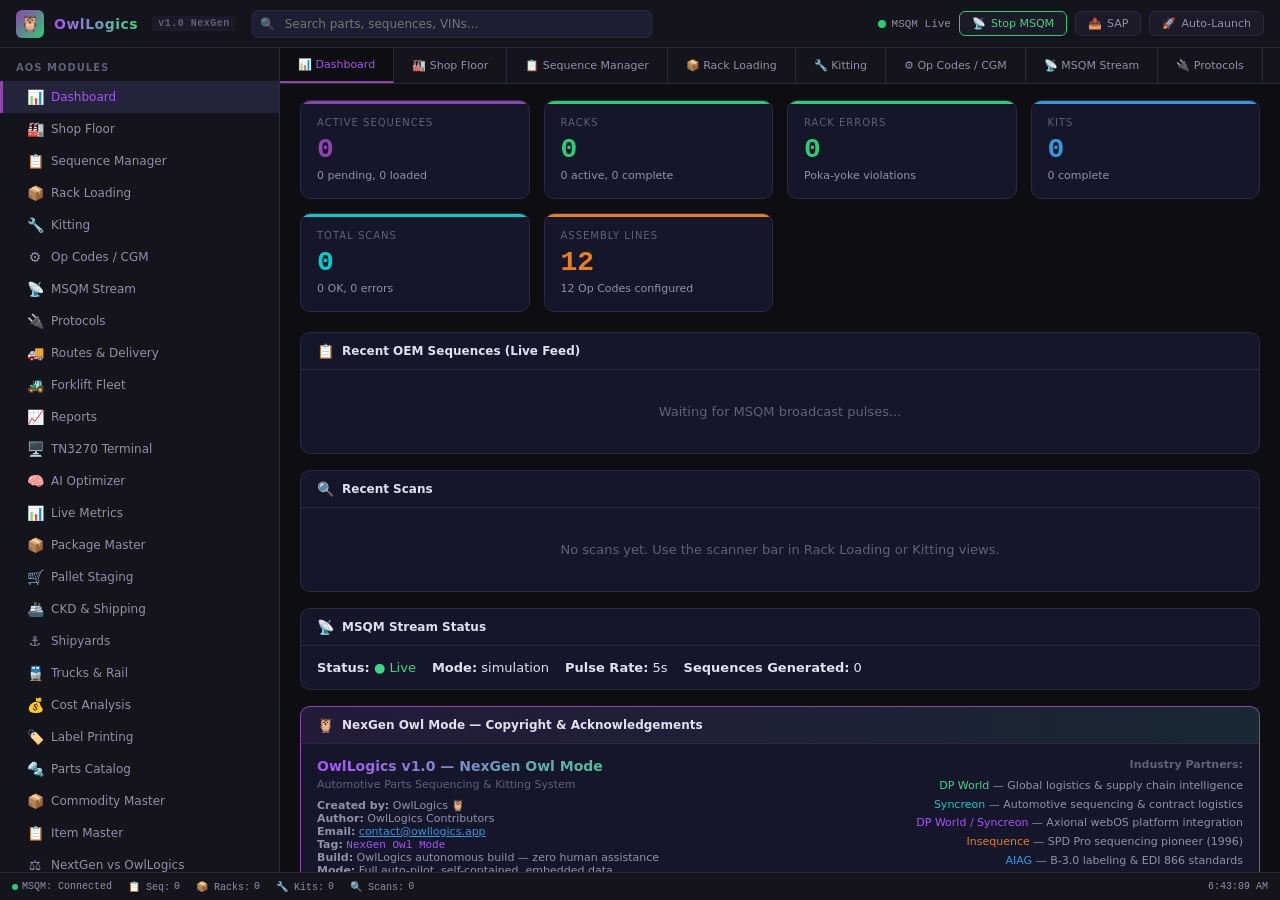
==== index.html @ 8c2e353d "OwlLogics NexGen Owl Mode v1.0 — Automotive Parts Sequencing PWA - 26 views: Dashboard, Shop Floor, " ====
<!DOCTYPE html>
<html lang="en">
<head>
  <meta charset="UTF-8">
  <meta name="viewport" content="width=device-width, initial-scale=1.0, maximum-scale=5.0, user-scalable=yes">
  <meta name="description" content="OwlLogics NexGen — Automotive Parts Sequencing & Kitting System. FCA CONVIS, Harley-Davidson SAP, GM ILVS, Azure IoT Hub, SAP PM. Self-contained PWA.">
  <meta name="theme-color" content="#8E44AD">
  <meta name="mobile-web-app-capable" content="yes">
  <meta name="apple-mobile-web-app-capable" content="yes">
  <meta name="apple-mobile-web-app-status-bar-style" content="black-translucent">
  <meta name="apple-mobile-web-app-title" content="OwlLogics">
  <meta name="application-name" content="OwlLogics">
  <link rel="manifest" href="manifest.json">
  <link rel="apple-touch-icon" href="icons/apple-touch-icon.png" sizes="180x180">
  <link rel="apple-touch-icon" href="icons/icon-192.png" sizes="192x192">
  <link rel="icon" type="image/png" href="icons/favicon-32.png" sizes="32x32">
  <link rel="icon" href="owllogics.ico" type="image/x-icon">
  <!--
    OwlLogics NexGen Owl Mode
    (c) 2024 OwlLogics Contributors - All Rights Reserved - Patent Pending
    Contact: contact@owllogics.app
    Unauthorized reproduction, distribution, or commercial use is prohibited.
  -->
  <title>OwlLogics — NexGen Owl Mode — Automotive Parts Sequencing</title>
  <link rel="stylesheet" href="css/style.css">
  <link rel="icon" href="data:image/svg+xml,<svg xmlns='http://www.w3.org/2000/svg' viewBox='0 0 100 100'><rect width='100' height='100' rx='20' fill='%238E44AD'/><text x='50' y='72' font-size='55' text-anchor='middle' fill='white' font-family='sans-serif' font-weight='bold'>🦉</text></svg>">
  <style>
  /* Loading screen shown before app boots */
  #boot-loader {
    position: fixed; top: 0; left: 0; right: 0; bottom: 0;
    background: #0d0d12; display: flex; flex-direction: column;
    align-items: center; justify-content: center;
    z-index: 99999; transition: opacity 0.4s;
  }
  #boot-loader .boot-logo {
    width: 64px; height: 64px;
    background: linear-gradient(135deg, #8E44AD, #2ECC71);
    border-radius: 14px; display: flex; align-items: center; justify-content: center;
    font-size: 34px; color: white; font-weight: bold;
    animation: bootPulse 1.2s infinite;
    margin-bottom: 20px;
    box-shadow: 0 0 30px rgba(142,68,173,0.4);
  }
  #boot-loader .boot-title {
    color: #e0e0ee; font-family: 'Segoe UI', sans-serif; font-size: 18px;
    letter-spacing: 1px; margin-bottom: 4px; font-weight: 600;
  }
  #boot-loader .boot-title .accent {
    background: linear-gradient(90deg, #A855F7, #3DD684);
    -webkit-background-clip: text; -webkit-text-fill-color: transparent;
    background-clip: text;
  }
  #boot-loader .boot-subtitle {
    color: #606078; font-family: 'Segoe UI', sans-serif; font-size: 11px;
    letter-spacing: 0.5px; margin-bottom: 24px;
  }
  #boot-progress-track {
    width: 320px; height: 4px; background: #1a1a28; border-radius: 2px;
    overflow: hidden; margin-bottom: 16px;
  }
  #boot-progress-fill {
    height: 100%; width: 0%; border-radius: 2px;
    background: linear-gradient(90deg, #8E44AD, #2ECC71);
    transition: width 0.3s ease;
  }
  #boot-log {
    width: 380px; max-height: 200px; overflow: hidden;
    font-family: 'Cascadia Code', 'Consolas', monospace; font-size: 10px;
    line-height: 1.6;
  }
  .boot-log-entry {
    display: flex; align-items: center; gap: 6px;
    color: #606078; opacity: 0; transform: translateX(-8px);
    transition: all 0.2s ease;
  }
  .boot-log-entry.visible { opacity: 1; transform: translateX(0); }
  .boot-log-entry .ble-icon { width: 14px; text-align: center; font-size: 11px; }
  .boot-log-entry .ble-time { color: #404058; min-width: 50px; }
  .boot-log-entry .ble-msg { color: #9090a8; }
  .boot-log-entry.ok .ble-icon { color: #2ECC71; }
  .boot-log-entry.loading .ble-icon { color: #F1C40F; animation: spin 0.8s infinite; }
  .boot-log-entry.info .ble-icon { color: #3498DB; }
  .boot-log-entry.done .ble-msg { color: #2ECC71; }
  @keyframes bootPulse { 0%,100% { transform: scale(1); opacity: 1; } 50% { transform: scale(1.06); opacity: 0.85; } }
  @keyframes spin { from { transform: rotate(0deg); } to { transform: rotate(360deg); } }
  #boot-stats {
    margin-top: 16px; font-family: 'Cascadia Code', monospace; font-size: 9px;
    color: #404058; text-align: center;
  }
  </style>
</head>
<body>

  <!-- Boot Loader (verbose loading system) -->
  <div id="boot-loader">
    <div class="boot-logo">🦉</div>
    <div class="boot-title">OwlLogics <span class="accent">NexGen</span></div>
    <div class="boot-subtitle">Automotive Parts Sequencing & Kitting System</div>
    <div id="boot-progress-track"><div id="boot-progress-fill"></div></div>
    <div id="boot-log"></div>
    <div id="boot-stats"></div>
  </div>

  <!-- Top Bar -->
  <div class="topbar">
    <button id="mobile-menu-btn" onclick="AutoSeqUI.toggleMobileSidebar()">☰</button>
    <div class="topbar-brand">
      <div class="logo">🦉</div>
      <span class="brand-name">OwlLogics</span>
      <span class="version">v1.0 NexGen</span>
    </div>
    <div class="topbar-search">
      <input type="text" placeholder="Search parts, sequences, VINs..." id="global-search">
    </div>
    <div class="topbar-actions">
      <div class="live-indicator" id="live-indicator">
        <div class="live-dot"></div>
        <span class="live-text">MSQM Offline</span>
      </div>
      <button class="topbar-btn" onclick="AutoSeqUI.toggleMSQM()" id="msqm-toggle-top">
        <span>📡</span> <span id="msqm-toggle-text">Start MSQM</span>
      </button>
      <button class="topbar-btn" onclick="AutoSeqUI.exportSAP()">
        <span>📤</span> SAP
      </button>
      <button class="topbar-btn" onclick="AutoSeqUI.showLaunchSettings()" title="Auto-launch settings">
        <span>🚀</span> <span id="autolaunch-text">Auto-Launch</span>
      </button>
    </div>
  </div>

  <!-- Main Container -->
  <div class="main-container">

    <!-- Sidebar -->
    <div class="sidebar" id="sidebar"></div>

    <!-- Content Area -->
    <div class="content-area">
      <div class="content-tabs" id="content-tabs"></div>
      <div class="content-body" id="content-body"></div>
    </div>

  </div>

  <!-- Status Bar -->
  <div class="statusbar" id="statusbar"></div>

  <!-- Scripts -->
  <script src="js/core.js"></script>
  <script src="js/protocols.js"></script>
  <script src="js/labels.js"></script>
  <script src="js/ui.js"></script>
  <script src="js/flvisual.js"></script>
  <script src="js/sap-forklift.js"></script>
  <script src="js/sap-idoc.js"></script>
  <script src="js/owl-ai.js"></script>
  <script src="js/metrics.js"></script>
  <script src="js/logistics.js"></script>
  <script>
    // ── Verbose Boot Loader ───────────────────────────────────
    const BootLoader = (function () {
      const logEl = document.getElementById('boot-log');
      const fillEl = document.getElementById('boot-progress-fill');
      const statsEl = document.getElementById('boot-stats');
      const loaderEl = document.getElementById('boot-loader');
      const startTime = Date.now();
      let currentStep = 0;
      const TOTAL_STEPS = 11;

      function setProgress(pct) {
        if (fillEl) fillEl.style.width = pct + '%';
      }

      function log(icon, msg, status) {
        if (!logEl) return;
        const entry = document.createElement('div');
        entry.className = 'boot-log-entry ' + (status || 'info');
        const elapsed = ((Date.now() - startTime) / 1000).toFixed(2);
        entry.innerHTML = '<span class="ble-time">' + elapsed + 's</span><span class="ble-icon">' + icon + '</span><span class="ble-msg">' + msg + '</span>';
        logEl.appendChild(entry);
        void entry.offsetHeight;
        entry.classList.add('visible');
        while (logEl.children.length > 8) {
          logEl.removeChild(logEl.firstChild);
        }
      }

      function updateStats(text) {
        if (statsEl) statsEl.textContent = text;
      }

      async function step(icon, label, fn) {
        currentStep++;
        const pct = Math.round((currentStep / TOTAL_STEPS) * 100);
        setProgress(pct);
        log(icon, label, 'loading');
        const stepStart = Date.now();
        let result;
        try {
          result = await fn();
          const dur = (Date.now() - stepStart);
          log('✓', label + ' (' + dur + 'ms)', 'ok');
        } catch (e) {
          log('✗', label + ' — ERROR: ' + e.message, 'info');
          result = null;
        }
        setProgress(Math.round((currentStep / TOTAL_STEPS) * 100));
        return result;
      }

      function finish() {
        setProgress(100);
        const total = ((Date.now() - startTime) / 1000).toFixed(2);
        log('🦉', 'Boot complete — ' + total + 's', 'done');
        updateStats('OwlLogics NexGen — Ready');
        setTimeout(function() {
          if (loaderEl) {
            loaderEl.style.opacity = '0';
            setTimeout(function() { loaderEl.style.display = 'none'; }, 400);
          }
        }, 600);
      }

      return { step: step, log: log, finish: finish, setProgress: setProgress, updateStats: updateStats };
    })();

    // ── Wait for all scripts to be fully loaded ───────────────
    function waitForScripts() {
      return new Promise(function(resolve) {
        function check() {
          if (typeof AutoSeq !== 'undefined' &&
              typeof AutoSeqUI !== 'undefined' &&
              typeof LabelEngine !== 'undefined' &&
              typeof ProtocolAdapter !== 'undefined' &&
              typeof ForkliftVisual !== 'undefined' &&
              typeof SapForklift !== 'undefined' &&
              typeof SapIDoc !== 'undefined' &&
              typeof OwlAI !== 'undefined' &&
              typeof MetricsDashboard !== 'undefined' &&
              typeof Logistics !== 'undefined') {
            resolve();
          } else {
            setTimeout(check, 20);
          }
        }
        check();
      });
    }

    // ── Boot Sequence ─────────────────────────────────────────
    (async function () {
      BootLoader.setProgress(3);
      BootLoader.log('🦉', 'OwlLogics NexGen booting...', 'info');

      // Step 0: Verify scripts loaded
      await BootLoader.step('📚', 'Verifying script dependencies', async function() {
        await waitForScripts();
        return 'core.js, protocols.js, labels.js, ui.js, flvisual.js, sap-forklift.js, sap-idoc.js, owl-ai.js, metrics.js loaded';
      });

      // Step 1: Load core data
      await BootLoader.step('📦', 'Loading parts catalog & config', async function() {
        await AutoSeq.loadData();
        return AutoSeq.state.parts.length + ' parts, ' + AutoSeq.state.lines.length + ' lines';
      });

      // Step 2: Restore saved state
      await BootLoader.step('💾', 'Restoring saved state', async function() {
        var restored = AutoSeq.loadState();
        if (restored) {
          return AutoSeq.state.sequences.length + ' sequences, ' + AutoSeq.state.racks.length + ' racks restored';
        }
        return 'No saved state — fresh start';
      });

      // Step 3: Initialize master data
      await BootLoader.step('📋', 'Initializing commodity & item masters', async function() {
        AutoSeq.initMasterData();
        Logistics.init();
        return AutoSeq.state.commodities.length + ' commodities, ' + AutoSeq.state.items.length + ' items, ' + Logistics.getLogisticsStats().packages + ' packages';
      });

      // Step 4: Initialize barcode scanner
      await BootLoader.step('📡', 'Initializing barcode scanner engine', async function() {
        AutoSeq.initScanner();
        return 'Keyboard-wedge scanner ready';
      });

      // Step 5: Build UI framework
      await BootLoader.step('🎨', 'Building UI framework', async function() {
        AutoSeqUI.init();
        return '12 views, sidebar, status bar initialized';
      });

      // Step 6: Load label engine
      await BootLoader.step('🏷️', 'Loading label printing engine', async function() {
        var formats = LabelEngine.getBarcodeFormats();
        return Object.keys(formats).length + ' barcode formats, 9 label templates';
      });

      // Step 7: Load protocol adapters
      await BootLoader.step('🔌', 'Loading protocol adapters', async function() {
        var protos = ProtocolAdapter.getProtocols();
        return Object.keys(protos).length + ' protocols (SIM, REST, WS, MQTT, EDI, OPC-UA, Serial, Azure IoT Hub)';
      });

      // Step 8: Start MSQM stream
      await BootLoader.step('📡', 'Starting MSQM data stream', async function() {
        return new Promise(function(resolve) {
          setTimeout(function() {
            AutoSeq.msqmStart();
            AutoSeqUI.updateLiveIndicator();
            var btnText = document.getElementById('msqm-toggle-text');
            if (btnText) btnText.textContent = 'Stop MSQM';
            var btn = document.getElementById('msqm-toggle-top');
            if (btn) btn.classList.add('active');
            resolve('MSQM live — ' + AutoSeq.state.msqm.mode + ' mode');
          }, 200);
        });
      });

      // Step 9: Setup auto-save
      await BootLoader.step('⏱️', 'Setting up auto-save & event handlers', async function() {
        setInterval(function() {
          if (AutoSeq.state.persistence.autoSave) AutoSeq.saveState();
        }, 30000);
        window.addEventListener('beforeunload', function() {
          if (AutoSeq.state.persistence.autoSave) AutoSeq.saveState();
        });
        var search = document.getElementById('global-search');
        if (search) {
          search.addEventListener('keydown', function(e) {
            if (e.key === 'Enter' && search.value.trim()) {
              var query = search.value.trim();
              var part = AutoSeq.lookupPart(query);
              var seq = AutoSeq.lookupSequence(query);
              if (part) {
                AutoSeq.alert('info', 'Part Found', part.description + ' (' + part.partNumber + ')');
              } else if (seq) {
                AutoSeq.alert('info', 'Sequence Found', 'Seq #' + seq.sequenceNumber + ' — VIN ' + seq.vin);
              } else {
                AutoSeq.alert('warning', 'No Match', 'No part or sequence found for "' + query + '"');
              }
            }
          });
        }
        document.addEventListener('click', function(e) {
          if (e.target && e.target.classList && e.target.classList.contains('modal-overlay')) {
            AutoSeqUI.closeModal();
          }
        });
        document.addEventListener('keydown', function(e) {
          if (e.key === 'Escape') AutoSeqUI.closeModal();
        });
        return 'Auto-save (30s), before-unload, search, modal handlers';
      });

      // Step 10: Final render
      await BootLoader.step('✨', 'Rendering dashboard', async function() {
        AutoSeqUI.switchView('dashboard');
        return 'Dashboard rendered — app ready';
      });

      BootLoader.finish();

      // Register Service Worker for PWA (offline support)
      if ('serviceWorker' in navigator) {
        navigator.serviceWorker.register('sw.js').then(function(reg) {
          console.log('SW registered: PWA mode active');
        }).catch(function(err) {
          console.log('SW registration skipped (file:// mode)');
        });
      }
    })();
  </script>

</body>
</html>
---- css/style.css ----
/* ============================================================
   OwlLogics NexGen Owl Mode
   (c) 2024 OwlLogics Contributors - All Rights Reserved - Patent Pending
   Contact: contact@owllogics.app
   ============================================================
   OwlLogics - Automotive Parts Sequencing & Kitting Application
   Chicago AV Tech | Deep Purple #8E44AD / Emerald #2ECC71
   IDE-style layout (VS Code / Unreal Engine inspired)
   (c) 2024 OwlLogics Contributors - Patent Pending
   ============================================================ */

:root {
  --bg-primary: #0d0d12;
  --bg-secondary: #14141d;
  --bg-tertiary: #1a1a28;
  --bg-accent: #23233a;
  --bg-panel: #16162b;
  --bg-input: #1e1e32;
  --bg-hover: #2a2a45;
  --bg-active: #35356a;

  --border: #2a2a3e;
  --border-light: #3a3a52;
  --border-accent: #8E44AD;

  --text-primary: #e0e0ee;
  --text-secondary: #9090a8;
  --text-muted: #606078;

  --purple: #8E44AD;
  --purple-light: #A855F7;
  --purple-dark: #6A2E8A;
  --emerald: #2ECC71;
  --emerald-light: #3DD684;
  --emerald-dark: #229954;

  --red: #E74C3C;
  --orange: #E67E22;
  --yellow: #F1C40F;
  --blue: #3498DB;
  --cyan: #00CEC9;

  --font-mono: 'Cascadia Code', 'Fira Code', 'Consolas', 'Courier New', monospace;
  --font-sans: 'Segoe UI', 'Inter', system-ui, -apple-system, sans-serif;

  --sidebar-w: 280px;
  --header-h: 48px;
  --statusbar-h: 28px;

  --transition: 0.2s ease;
  --radius: 6px;
  --radius-lg: 10px;
}

* { margin: 0; padding: 0; box-sizing: border-box; }

html, body {
  height: 100vh;
  overflow: hidden;
  font-family: var(--font-sans);
  font-size: 13px;
  color: var(--text-primary);
  background: var(--bg-primary);
}

body {
  display: flex;
  flex-direction: column;
}

/* === Scrollbar === */
::-webkit-scrollbar { width: 8px; height: 8px; }
::-webkit-scrollbar-track { background: var(--bg-secondary); }
::-webkit-scrollbar-thumb { background: var(--border-light); border-radius: 4px; }
::-webkit-scrollbar-thumb:hover { background: var(--purple); }

/* === Top Bar === */
.topbar {
  height: var(--header-h);
  background: var(--bg-secondary);
  border-bottom: 1px solid var(--border);
  display: flex;
  align-items: center;
  padding: 0 16px;
  gap: 16px;
  flex-shrink: 0;
  z-index: 100;
}

.topbar-brand {
  display: flex;
  align-items: center;
  gap: 10px;
  font-weight: 600;
  font-size: 14px;
  letter-spacing: 0.5px;
}

.topbar-brand .logo {
  width: 28px;
  height: 28px;
  background: linear-gradient(135deg, var(--purple), var(--emerald));
  border-radius: var(--radius);
  display: flex;
  align-items: center;
  justify-content: center;
  font-size: 16px;
  color: white;
  font-weight: bold;
}

.topbar-brand .brand-name {
  background: linear-gradient(90deg, var(--purple-light), var(--emerald-light));
  -webkit-background-clip: text;
  -webkit-text-fill-color: transparent;
  background-clip: text;
}

.topbar-brand .version {
  font-size: 10px;
  color: var(--text-muted);
  font-family: var(--font-mono);
  padding: 2px 6px;
  background: var(--bg-tertiary);
  border-radius: 3px;
  margin-left: 4px;
}

.topbar-search {
  flex: 1;
  max-width: 400px;
  position: relative;
}

.topbar-search input {
  width: 100%;
  background: var(--bg-input);
  border: 1px solid var(--border);
  border-radius: var(--radius);
  padding: 6px 12px 6px 32px;
  color: var(--text-primary);
  font-size: 12px;
  font-family: var(--font-sans);
  outline: none;
  transition: border-color var(--transition);
}

.topbar-search input:focus { border-color: var(--purple); }
.topbar-search::before {
  content: '🔍';
  position: absolute;
  left: 8px;
  top: 50%;
  transform: translateY(-50%);
  font-size: 12px;
  opacity: 0.6;
}

.topbar-actions {
  display: flex;
  align-items: center;
  gap: 8px;
  margin-left: auto;
}

.topbar-btn {
  background: var(--bg-tertiary);
  border: 1px solid var(--border);
  border-radius: var(--radius);
  padding: 5px 12px;
  color: var(--text-secondary);
  cursor: pointer;
  font-size: 11px;
  font-family: var(--font-sans);
  transition: all var(--transition);
  display: flex;
  align-items: center;
  gap: 5px;
}

.topbar-btn:hover { border-color: var(--purple); color: var(--text-primary); background: var(--bg-hover); }
.topbar-btn.active { border-color: var(--emerald); color: var(--emerald-light); }

.live-indicator {
  display: flex;
  align-items: center;
  gap: 6px;
  font-size: 11px;
  font-family: var(--font-mono);
  color: var(--text-secondary);
}

.live-dot {
  width: 8px;
  height: 8px;
  border-radius: 50%;
  background: var(--red);
  animation: pulse 1.5s infinite;
}

.live-dot.connected { background: var(--emerald); }

@keyframes pulse {
  0%, 100% { opacity: 1; }
  50% { opacity: 0.4; }
}

/* === Main Layout === */
.main-container {
  display: flex;
  flex: 1;
  overflow: hidden;
}

/* === Sidebar === */
.sidebar {
  width: var(--sidebar-w);
  background: var(--bg-secondary);
  border-right: 1px solid var(--border);
  display: flex;
  flex-direction: column;
  flex-shrink: 0;
  overflow-y: auto;
}

.sidebar-section {
  padding: 10px 0;
  border-bottom: 1px solid var(--border);
}

.sidebar-header {
  font-size: 10px;
  text-transform: uppercase;
  letter-spacing: 1px;
  color: var(--text-muted);
  padding: 4px 16px 8px;
  font-weight: 600;
}

.sidebar-item {
  padding: 8px 16px 8px 24px;
  cursor: pointer;
  display: flex;
  align-items: center;
  gap: 8px;
  font-size: 12px;
  color: var(--text-secondary);
  border-left: 3px solid transparent;
  transition: all var(--transition);
}

.sidebar-item:hover {
  background: var(--bg-hover);
  color: var(--text-primary);
}

.sidebar-item.active {
  background: var(--bg-accent);
  color: var(--purple-light);
  border-left-color: var(--purple);
  font-weight: 500;
}

.sidebar-item .icon {
  width: 16px;
  text-align: center;
  font-size: 14px;
}

.sidebar-item .badge {
  margin-left: auto;
  background: var(--purple-dark);
  color: var(--text-primary);
  font-size: 9px;
  padding: 1px 6px;
  border-radius: 10px;
  font-weight: 600;
}

/* === Content Area === */
.content-area {
  flex: 1;
  display: flex;
  flex-direction: column;
  overflow: hidden;
  background: var(--bg-primary);
}

.content-tabs {
  display: flex;
  background: var(--bg-secondary);
  border-bottom: 1px solid var(--border);
  overflow-x: auto;
  flex-shrink: 0;
  height: 36px;
}

.content-tab {
  padding: 8px 18px;
  font-size: 11px;
  color: var(--text-secondary);
  cursor: pointer;
  border-right: 1px solid var(--border);
  display: flex;
  align-items: center;
  gap: 6px;
  white-space: nowrap;
  transition: all var(--transition);
  position: relative;
  height: 100%;
}

.content-tab:hover { background: var(--bg-hover); color: var(--text-primary); }
.content-tab.active {
  background: var(--bg-primary);
  color: var(--purple-light);
  border-bottom: 2px solid var(--purple);
}

.content-tab .close-x {
  opacity: 0.4;
  font-size: 10px;
  margin-left: 4px;
}
.content-tab .close-x:hover { opacity: 1; color: var(--red); }

.content-body {
  flex: 1;
  overflow-y: auto;
  padding: 16px 20px;
}

/* === Dashboard === */
.dashboard-grid {
  display: grid;
  grid-template-columns: repeat(auto-fit, minmax(220px, 1fr));
  gap: 14px;
  margin-bottom: 20px;
}

.stat-card {
  background: var(--bg-panel);
  border: 1px solid var(--border);
  border-radius: var(--radius-lg);
  padding: 16px;
  position: relative;
  overflow: hidden;
}

.stat-card::before {
  content: '';
  position: absolute;
  top: 0; left: 0; right: 0;
  height: 3px;
  background: var(--accent-color, var(--purple));
}

.stat-card .stat-label {
  font-size: 10px;
  text-transform: uppercase;
  letter-spacing: 1px;
  color: var(--text-muted);
  margin-bottom: 6px;
}

.stat-card .stat-value {
  font-size: 28px;
  font-weight: 700;
  font-family: var(--font-mono);
  color: var(--accent-color, var(--purple-light));
}

.stat-card .stat-sub {
  font-size: 11px;
  color: var(--text-secondary);
  margin-top: 4px;
}

.panel {
  background: var(--bg-panel);
  border: 1px solid var(--border);
  border-radius: var(--radius-lg);
  margin-bottom: 16px;
}

.panel-header {
  padding: 10px 16px;
  border-bottom: 1px solid var(--border);
  display: flex;
  align-items: center;
  gap: 8px;
  font-size: 12px;
  font-weight: 600;
  color: var(--text-primary);
}

.panel-header .panel-icon { font-size: 14px; }
.panel-header .panel-actions { margin-left: auto; display: flex; gap: 6px; }
.panel-body { padding: 14px 16px; }

/* === Tables === */
.data-table {
  width: 100%;
  border-collapse: collapse;
  font-size: 12px;
}

.data-table th {
  text-align: left;
  padding: 8px 10px;
  color: var(--text-muted);
  font-size: 10px;
  text-transform: uppercase;
  letter-spacing: 0.5px;
  border-bottom: 1px solid var(--border);
  font-weight: 600;
  background: var(--bg-tertiary);
  position: sticky;
  top: 0;
  z-index: 1;
}

.data-table td {
  padding: 8px 10px;
  border-bottom: 1px solid var(--border);
  color: var(--text-primary);
  font-family: var(--font-mono);
  font-size: 11px;
}

.data-table tr:hover td { background: var(--bg-hover); }
.data-table tr.selected td { background: var(--bg-active); }

.data-table .status-badge {
  padding: 2px 8px;
  border-radius: 3px;
  font-size: 10px;
  font-weight: 600;
  text-transform: uppercase;
  letter-spacing: 0.5px;
}

.status-pending { background: rgba(241, 196, 15, 0.15); color: var(--yellow); }
.status-active { background: rgba(46, 204, 113, 0.15); color: var(--emerald-light); }
.status-loaded { background: rgba(52, 152, 219, 0.15); color: var(--blue); }
.status-complete { background: rgba(46, 204, 113, 0.2); color: var(--emerald); }
.status-error { background: rgba(231, 76, 60, 0.15); color: var(--red); }
.status-shipped { background: rgba(0, 206, 201, 0.15); color: var(--cyan); }

/* === Rack Grid === */
.rack-visual {
  display: grid;
  gap: 6px;
  padding: 12px;
  background: var(--bg-tertiary);
  border-radius: var(--radius);
  margin: 10px 0;
}

.rack-slot {
  background: var(--bg-input);
  border: 2px solid var(--border);
  border-radius: var(--radius);
  padding: 8px;
  min-height: 70px;
  display: flex;
  flex-direction: column;
  justify-content: center;
  align-items: center;
  cursor: pointer;
  transition: all var(--transition);
  position: relative;
  text-align: center;
}

.rack-slot:hover { border-color: var(--purple); }
.rack-slot.next-expected {
  border-color: var(--emerald);
  background: rgba(46, 204, 113, 0.08);
  animation: glow-emerald 2s infinite;
}
.rack-slot.loaded {
  background: rgba(52, 152, 219, 0.1);
  border-color: var(--blue);
}
.rack-slot.error {
  border-color: var(--red);
  background: rgba(231, 76, 60, 0.1);
}
.rack-slot.empty { opacity: 0.5; }

.rack-slot .slot-num {
  font-size: 10px;
  color: var(--text-muted);
  font-family: var(--font-mono);
  position: absolute;
  top: 3px;
  left: 5px;
}

.rack-slot .slot-part {
  font-size: 10px;
  font-family: var(--font-mono);
  color: var(--text-primary);
  font-weight: 500;
}

.rack-slot .slot-seq {
  font-size: 9px;
  color: var(--text-secondary);
  margin-top: 2px;
}

.rack-slot .slot-check {
  position: absolute;
  top: 3px;
  right: 5px;
  font-size: 12px;
  color: var(--emerald);
}

@keyframes glow-emerald {
  0%, 100% { box-shadow: 0 0 4px rgba(46, 204, 113, 0.3); }
  50% { box-shadow: 0 0 12px rgba(46, 204, 113, 0.6); }
}

/* === Scanner Input === */
.scanner-bar {
  display: flex;
  gap: 10px;
  align-items: center;
  background: var(--bg-input);
  border: 1px solid var(--border);
  border-radius: var(--radius);
  padding: 10px 14px;
  margin-bottom: 14px;
}

.scanner-bar.focused { border-color: var(--emerald); box-shadow: 0 0 8px rgba(46, 204, 113, 0.3); }
.scanner-bar.error-flash { border-color: var(--red); box-shadow: 0 0 8px rgba(231, 76, 60, 0.4); animation: shake 0.3s; }
.scanner-bar.success-flash { border-color: var(--emerald); box-shadow: 0 0 12px rgba(46, 204, 113, 0.5); }

@keyframes shake {
  0%, 100% { transform: translateX(0); }
  25% { transform: translateX(-5px); }
  75% { transform: translateX(5px); }
}

.scanner-input {
  flex: 1;
  background: transparent;
  border: none;
  outline: none;
  color: var(--text-primary);
  font-family: var(--font-mono);
  font-size: 14px;
  padding: 4px 8px;
}

.scanner-input::placeholder { color: var(--text-muted); }

.scanner-status {
  font-size: 11px;
  color: var(--text-secondary);
  white-space: nowrap;
  font-family: var(--font-mono);
}

.scan-history {
  max-height: 200px;
  overflow-y: auto;
  background: var(--bg-tertiary);
  border-radius: var(--radius);
  padding: 6px;
  margin-top: 8px;
  font-family: var(--font-mono);
  font-size: 11px;
}

.scan-entry {
  display: flex;
  gap: 8px;
  padding: 4px 6px;
  border-bottom: 1px solid var(--border);
  animation: fadeIn 0.2s;
}

.scan-entry:last-child { border-bottom: none; }
.scan-entry .time { color: var(--text-muted); min-width: 70px; }
.scan-entry .code { color: var(--purple-light); min-width: 160px; }
.scan-entry .result { font-weight: 600; }
.scan-entry .result.ok { color: var(--emerald); }
.scan-entry .result.err { color: var(--red); }
.scan-entry .detail { color: var(--text-secondary); flex: 1; }

@keyframes fadeIn { from { opacity: 0; } to { opacity: 1; } }

/* === Buttons === */
.btn {
  background: var(--bg-tertiary);
  border: 1px solid var(--border);
  border-radius: var(--radius);
  padding: 6px 14px;
  color: var(--text-primary);
  cursor: pointer;
  font-size: 11px;
  font-family: var(--font-sans);
  transition: all var(--transition);
  display: inline-flex;
  align-items: center;
  gap: 5px;
}

.btn:hover { border-color: var(--purple); background: var(--bg-hover); }
.btn:active { transform: scale(0.98); }
.btn:disabled { opacity: 0.4; cursor: not-allowed; }

.btn-primary {
  background: var(--purple);
  border-color: var(--purple);
  color: white;
  font-weight: 500;
}
.btn-primary:hover { background: var(--purple-light); border-color: var(--purple-light); }

.btn-emerald {
  background: var(--emerald-dark);
  border-color: var(--emerald-dark);
  color: white;
  font-weight: 500;
}
.btn-emerald:hover { background: var(--emerald); border-color: var(--emerald); }

.btn-danger {
  border-color: var(--red);
  color: var(--red);
}
.btn-danger:hover { background: var(--red); color: white; }

.btn-sm { padding: 4px 10px; font-size: 10px; }
.btn-lg { padding: 10px 24px; font-size: 13px; }

/* === Form Elements === */
.form-group {
  margin-bottom: 12px;
}

.form-group label {
  display: block;
  font-size: 10px;
  text-transform: uppercase;
  letter-spacing: 0.5px;
  color: var(--text-muted);
  margin-bottom: 4px;
  font-weight: 600;
}

.form-group input,
.form-group select,
.form-group textarea {
  width: 100%;
  background: var(--bg-input);
  border: 1px solid var(--border);
  border-radius: var(--radius);
  padding: 7px 10px;
  color: var(--text-primary);
  font-size: 12px;
  font-family: var(--font-sans);
  outline: none;
  transition: border-color var(--transition);
}

.form-group input:focus,
.form-group select:focus,
.form-group textarea:focus { border-color: var(--purple); }

.form-group select option { background: var(--bg-input); }

.form-row {
  display: flex;
  gap: 12px;
}
.form-row .form-group { flex: 1; }

/* === MSQM Stream === */
.msqm-console {
  background: var(--bg-tertiary);
  border: 1px solid var(--border);
  border-radius: var(--radius);
  padding: 10px;
  max-height: 400px;
  overflow-y: auto;
  font-family: var(--font-mono);
  font-size: 11px;
  line-height: 1.6;
}

.msqm-entry {
  display: flex;
  gap: 8px;
  padding: 2px 4px;
  animation: fadeIn 0.2s;
}

.msqm-entry .ts { color: var(--text-muted); min-width: 90px; }
.msqm-entry .type { font-weight: 600; min-width: 80px; }
.msqm-entry .type.broadcast { color: var(--cyan); }
.msqm-entry .type.demand { color: var(--purple-light); }
.msqm-entry .type.ack { color: var(--emerald); }
.msqm-entry .type.error { color: var(--red); }
.msqm-entry .type.info { color: var(--text-secondary); }
.msqm-entry .msg { color: var(--text-primary); flex: 1; }

.msqm-config {
  display: flex;
  gap: 12px;
  align-items: end;
  margin-bottom: 12px;
}

/* === Alerts === */
.alert-container {
  position: fixed;
  top: 60px;
  right: 20px;
  z-index: 9999;
  display: flex;
  flex-direction: column;
  gap: 8px;
  max-width: 350px;
}

.alert {
  background: var(--bg-panel);
  border: 1px solid var(--border);
  border-left: 4px solid var(--purple);
  border-radius: var(--radius);
  padding: 10px 14px;
  font-size: 12px;
  display: flex;
  align-items: flex-start;
  gap: 10px;
  animation: slideIn 0.3s ease;
  box-shadow: 0 4px 12px rgba(0,0,0,0.4);
}

.alert.success { border-left-color: var(--emerald); }
.alert.error { border-left-color: var(--red); }
.alert.warning { border-left-color: var(--yellow); }
.alert.info { border-left-color: var(--blue); }

.alert .alert-icon { font-size: 16px; }
.alert .alert-text { flex: 1; }
.alert .alert-close { cursor: pointer; color: var(--text-muted); font-size: 14px; }
.alert .alert-close:hover { color: var(--text-primary); }

@keyframes slideIn {
  from { transform: translateX(100%); opacity: 0; }
  to { transform: translateX(0); opacity: 1; }
}

/* === Modal === */
.modal-overlay {
  position: fixed;
  top: 0; left: 0; right: 0; bottom: 0;
  background: rgba(0, 0, 0, 0.6);
  display: flex;
  align-items: center;
  justify-content: center;
  z-index: 1000;
  animation: fadeIn 0.15s;
}

.modal {
  background: var(--bg-panel);
  border: 1px solid var(--border);
  border-radius: var(--radius-lg);
  min-width: 500px;
  max-width: 90vw;
  max-height: 85vh;
  overflow: hidden;
  display: flex;
  flex-direction: column;
}

.modal-header {
  padding: 14px 18px;
  border-bottom: 1px solid var(--border);
  display: flex;
  align-items: center;
  gap: 8px;
  font-size: 13px;
  font-weight: 600;
}

.modal-header .modal-close { margin-left: auto; cursor: pointer; color: var(--text-muted); }
.modal-header .modal-close:hover { color: var(--red); }

.modal-body {
  padding: 16px 18px;
  overflow-y: auto;
  flex: 1;
}

.modal-footer {
  padding: 12px 18px;
  border-top: 1px solid var(--border);
  display: flex;
  gap: 8px;
  justify-content: flex-end;
}

/* === Progress === */
.progress-bar {
  width: 100%;
  height: 6px;
  background: var(--bg-input);
  border-radius: 3px;
  overflow: hidden;
}

.progress-fill {
  height: 100%;
  background: linear-gradient(90deg, var(--purple), var(--emerald));
  border-radius: 3px;
  transition: width 0.3s ease;
}

/* === Label Preview === */
.label-preview {
  background: white;
  color: black;
  padding: 16px;
  border-radius: var(--radius);
  font-family: var(--font-mono);
  font-size: 11px;
  line-height: 1.5;
  margin: 10px 0;
  display: inline-block;
  min-width: 280px;
}

.label-preview .lbl-barcode {
  font-family: var(--font-mono);
  font-size: 18px;
  letter-spacing: -1px;
  margin: 8px 0;
  font-weight: bold;
}

.label-rack {
  width: 380px;
  padding: 20px;
}

.label-rack .lbl-grid {
  display: grid;
  gap: 2px;
  margin: 8px 0;
  border: 1px solid #333;
  padding: 4px;
}

.label-rack .lbl-grid-cell {
  border: 1px solid #666;
  padding: 3px 6px;
  font-size: 9px;
  text-align: center;
}

/* === Label Engine: Print System === */
.label-engine-tabs {
  display: flex;
  gap: 0;
  border-bottom: 2px solid var(--border);
  margin-bottom: 16px;
}

.label-engine-tab {
  padding: 8px 16px;
  font-size: 11px;
  font-weight: 600;
  color: var(--text-secondary);
  cursor: pointer;
  border-bottom: 2px solid transparent;
  margin-bottom: -2px;
  transition: all var(--transition);
  display: flex;
  align-items: center;
  gap: 6px;
}

.label-engine-tab:hover { color: var(--text-primary); background: var(--bg-hover); }
.label-engine-tab.active { color: var(--purple-light); border-bottom-color: var(--purple); }

.label-template {
  background: white;
  color: #000;
  font-family: 'Courier New', monospace;
  position: relative;
  margin: 10px 0;
  box-shadow: 0 4px 12px rgba(0,0,0,0.3);
  overflow: hidden;
}

/* Label sizes (inches → mm at 96dpi) */
.label-2x1 { width: 192px; min-height: 96px; padding: 8px 10px; font-size: 9px; }
.label-3x1 { width: 288px; min-height: 96px; padding: 8px 12px; font-size: 10px; }
.label-2x4 { width: 192px; min-height: 384px; padding: 14px 12px; font-size: 10px; }
.label-4x2 { width: 384px; min-height: 192px; padding: 12px 16px; font-size: 11px; }
.label-4x6 { width: 384px; min-height: 576px; padding: 18px 20px; font-size: 12px; }
.label-8x5 { width: 768px; min-height: 480px; padding: 20px 24px; font-size: 13px; }

.label-template .lt-header {
  text-align: center;
  font-weight: bold;
  border-bottom: 2px solid #000;
  padding-bottom: 4px;
  margin-bottom: 6px;
}

.label-template .lt-row {
  display: flex;
  justify-content: space-between;
  margin: 2px 0;
}

.label-template .lt-field {
  display: flex;
  gap: 4px;
}

.label-template .lt-label {
  font-weight: bold;
  color: #555;
}

.label-template .lt-value {
  font-weight: 600;
}

.label-template .lt-barcode-svg {
  text-align: center;
  margin: 8px 0;
}

.label-template .lt-barcode-svg svg {
  max-width: 100%;
  height: auto;
}

.label-template .lt-barcode-text {
  text-align: center;
  font-size: 10px;
  letter-spacing: 2px;
  font-weight: bold;
  margin-top: 2px;
}

.label-template .lt-grid {
  display: grid;
  gap: 1px;
  margin: 6px 0;
  border: 1px solid #333;
  padding: 2px;
}

.label-template .lt-grid-cell {
  border: 1px solid #888;
  padding: 2px 4px;
  font-size: 7px;
  text-align: center;
  min-height: 16px;
}

.label-template .lt-footer {
  text-align: center;
  font-size: 8px;
  color: #666;
  border-top: 1px solid #999;
  padding-top: 4px;
  margin-top: 6px;
}

.label-template .lt-qrcode {
  text-align: center;
  margin: 6px 0;
}

.label-template .lt-qrcode svg {
  background: white;
}

.label-batch-grid {
  display: grid;
  grid-template-columns: repeat(auto-fill, minmax(200px, 1fr));
  gap: 12px;
  margin: 12px 0;
}

.label-batch-item {
  background: white;
  border-radius: 4px;
  overflow: hidden;
  cursor: pointer;
  transition: transform 0.15s;
}

.label-batch-item:hover { transform: scale(1.03); }

.label-zpl-preview {
  background: #1a1a2e;
  border: 1px solid var(--border);
  border-radius: var(--radius);
  padding: 12px;
  font-family: var(--font-mono);
  font-size: 10px;
  color: var(--emerald-light);
  max-height: 400px;
  overflow: auto;
  white-space: pre-wrap;
  word-break: break-all;
}

.label-zpl-toolbar {
  display: flex;
  gap: 8px;
  margin-bottom: 8px;
}

/* Print-specific styles */
@media print {
  body * { visibility: hidden; }
  #print-area, #print-area * { visibility: visible; }
  #print-area {
    position: absolute;
    top: 0; left: 0;
    width: 100%;
    background: white;
  }
  .label-template {
    page-break-after: always;
    box-shadow: none;
    margin: 0;
  }
  .label-template:last-child { page-break-after: avoid; }
  .topbar, .sidebar, .content-tabs, .statusbar, .panel-header, .label-engine-tabs,
  .label-zpl-toolbar, .label-zpl-preview, .btn, .form-group, .form-row, hr {
    display: none !important;
  }
  .label-batch-grid { display: block; }
}
/* === Shop Floor View === */
.shop-floor-layout {
  display: grid;
  grid-template-columns: 1fr 1fr;
  gap: 14px;
  margin-bottom: 14px;
}

.shop-floor-card {
  background: var(--bg-panel);
  border: 1px solid var(--border);
  border-radius: var(--radius-lg);
  padding: 16px;
  position: relative;
  overflow: hidden;
}

.shop-floor-card::before {
  content: '';
  position: absolute;
  top: 0; left: 0; right: 0;
  height: 3px;
  background: var(--emerald);
}

.shop-floor-card .sf-label {
  font-size: 10px;
  text-transform: uppercase;
  letter-spacing: 1px;
  color: var(--text-muted);
  margin-bottom: 6px;
}

.shop-floor-card .sf-value {
  font-size: 24px;
  font-weight: 700;
  font-family: var(--font-mono);
  color: var(--emerald-light);
}

.shop-floor-card .sf-sub {
  font-size: 11px;
  color: var(--text-secondary);
  margin-top: 4px;
}

.shop-floor-current {
  background: var(--bg-panel);
  border: 2px solid var(--emerald);
  border-radius: var(--radius-lg);
  padding: 20px;
  text-align: center;
  margin-bottom: 14px;
  position: relative;
}

.shop-floor-current .sfc-label {
  font-size: 11px;
  text-transform: uppercase;
  letter-spacing: 1.5px;
  color: var(--text-muted);
  margin-bottom: 8px;
}

.shop-floor-current .sfc-part {
  font-size: 20px;
  font-weight: 700;
  color: var(--emerald-light);
  font-family: var(--font-mono);
  margin-bottom: 6px;
}

.shop-floor-current .sfc-desc {
  font-size: 13px;
  color: var(--text-primary);
  margin-bottom: 10px;
}

.shop-floor-current .sfc-vin {
  font-size: 12px;
  font-family: var(--font-mono);
  color: var(--purple-light);
}

.shop-floor-current .sfc-seq {
  font-size: 28px;
  font-weight: 700;
  color: var(--text-primary);
  font-family: var(--font-mono);
}

.shop-floor-queue {
  max-height: 300px;
  overflow-y: auto;
}

.sf-queue-item {
  display: flex;
  align-items: center;
  gap: 10px;
  padding: 8px 10px;
  border-bottom: 1px solid var(--border);
  font-size: 11px;
  cursor: pointer;
  transition: background var(--transition);
}

.sf-queue-item:hover { background: var(--bg-hover); }
.sf-queue-item.current { background: rgba(46,204,113,0.1); border-left: 3px solid var(--emerald); }
.sf-queue-item.loaded { opacity: 0.5; }
.sf-queue-item .sfq-seq { font-family: var(--font-mono); font-weight: 700; color: var(--purple-light); min-width: 50px; }
.sf-queue-item .sfq-part { font-family: var(--font-mono); color: var(--text-primary); flex: 1; }
.sf-queue-item .sfq-vin { font-family: var(--font-mono); color: var(--text-muted); font-size: 10px; }
.sf-queue-item .sfq-status { font-size: 10px; font-weight: 600; text-transform: uppercase; }

.sf-big-scan {
  background: var(--bg-input);
  border: 2px solid var(--border);
  border-radius: var(--radius);
  padding: 16px;
  margin-bottom: 14px;
  display: flex;
  align-items: center;
  gap: 12px;
}

.sf-big-scan.focused { border-color: var(--emerald); box-shadow: 0 0 12px rgba(46,204,113,0.3); }
.sf-big-scan.ok { border-color: var(--emerald); background: rgba(46,204,113,0.08); }
.sf-big-scan.err { border-color: var(--red); background: rgba(231,76,60,0.08); animation: shake 0.3s; }

.sf-big-scan input {
  flex: 1;
  background: transparent;
  border: none;
  outline: none;
  color: var(--text-primary);
  font-family: var(--font-mono);
  font-size: 18px;
  padding: 8px;
}

.sf-big-scan input::placeholder { color: var(--text-muted); font-size: 14px; }

.sf-scan-icon { font-size: 28px; }
.sf-scan-status { font-size: 12px; color: var(--text-secondary); font-family: var(--font-mono); white-space: nowrap; }

.sf-progress-ring {
  width: 80px;
  height: 80px;
  border-radius: 50%;
  display: flex;
  align-items: center;
  justify-content: center;
  font-size: 20px;
  font-weight: 700;
  font-family: var(--font-mono);
  margin: 0 auto;
}

/* === Master Data CRUD === */
.crud-toolbar {
  display: flex;
  gap: 8px;
  margin-bottom: 12px;
  align-items: center;
}

.crud-search {
  flex: 1;
  max-width: 300px;
  background: var(--bg-input);
  border: 1px solid var(--border);
  border-radius: var(--radius);
  padding: 6px 10px;
  color: var(--text-primary);
  font-size: 12px;
  outline: none;
}

.crud-search:focus { border-color: var(--purple); }

.crud-row-actions {
  display: flex;
  gap: 4px;
}

.crud-badge {
  padding: 2px 8px;
  border-radius: 3px;
  font-size: 9px;
  font-weight: 600;
  text-transform: uppercase;
}
.crud-badge.active { background: rgba(46,204,113,0.15); color: var(--emerald-light); }
.crud-badge.inactive { background: rgba(231,76,60,0.15); color: var(--red); }

/* === TN3270 Terminal Emulator === */
.tn3270-screen {
  background: #000000;
  border: 2px solid #444;
  border-radius: 4px;
  padding: 12px 16px;
  font-family: 'Cascadia Code', 'Consolas', 'Courier New', monospace;
  font-size: 14px;
  line-height: 1.5;
  color: #00ff00;
  min-height: 400px;
  max-height: 500px;
  overflow-y: auto;
  white-space: pre-wrap;
  word-break: break-all;
  text-shadow: 0 0 4px rgba(0,255,0,0.3);
}

.tn3270-screen.tn-amber { color: #ffb000; text-shadow: 0 0 4px rgba(255,176,0,0.3); }
.tn3270-screen.tn-green { color: #00ff00; text-shadow: 0 0 4px rgba(0,255,0,0.3); }
.tn3270-screen.tn-white { color: #ffffff; text-shadow: none; }

.tn3270-input-row {
  display: flex;
  align-items: center;
  gap: 8px;
  margin-top: 8px;
}

.tn3270-input {
  flex: 1;
  background: #000;
  border: 1px solid #444;
  border-radius: 2px;
  padding: 8px 12px;
  color: #00ff00;
  font-family: 'Cascadia Code', 'Consolas', monospace;
  font-size: 14px;
  outline: none;
}

.tn3270-input:focus { border-color: #00ff00; box-shadow: 0 0 8px rgba(0,255,0,0.3); }
.tn3270-input::placeholder { color: #444; }

.tn3270-toolbar {
  display: flex;
  gap: 8px;
  margin-bottom: 8px;
  align-items: center;
}

.tn3270-status {
  font-family: monospace;
  font-size: 11px;
  color: var(--text-muted);
}

.tn3270-pfkey {
  background: var(--bg-tertiary);
  border: 1px solid var(--border);
  border-radius: 3px;
  padding: 3px 8px;
  color: var(--emerald-light);
  font-family: monospace;
  font-size: 10px;
  cursor: pointer;
  transition: all 0.15s;
}

.tn3270-pfkey:hover { border-color: var(--emerald); background: rgba(46,204,113,0.1); }

/* === Route Map === */
.route-map {
  background: var(--bg-tertiary);
  border-radius: var(--radius-lg);
  padding: 20px;
  margin-bottom: 14px;
  position: relative;
}

.route-node {
  display: inline-flex;
  align-items: center;
  gap: 6px;
  background: var(--bg-panel);
  border: 2px solid var(--border);
  border-radius: var(--radius);
  padding: 10px 16px;
  margin: 6px;
  position: relative;
}

.route-node.active { border-color: var(--emerald); }
.route-node.source { border-color: var(--blue); }
.route-node.dest { border-color: var(--purple); }

.route-arrow {
  display: inline-block;
  color: var(--text-muted);
  font-size: 20px;
  margin: 0 4px;
}

.route-flow {
  display: flex;
  align-items: center;
  flex-wrap: wrap;
  gap: 0;
}

/* === Report Tables === */
.report-summary-grid {
  display: grid;
  grid-template-columns: repeat(auto-fit, minmax(180px, 1fr));
  gap: 12px;
  margin-bottom: 14px;
}

.report-tabs {
  display: flex;
  gap: 0;
  border-bottom: 2px solid var(--border);
  margin-bottom: 14px;
}

.report-tab {
  padding: 6px 14px;
  font-size: 11px;
  font-weight: 600;
  color: var(--text-secondary);
  cursor: pointer;
  border-bottom: 2px solid transparent;
  margin-bottom: -2px;
  transition: all 0.2s;
}

.report-tab:hover { color: var(--text-primary); }
.report-tab.active { color: var(--purple-light); border-bottom-color: var(--purple); }

/* === 3D Rack Visualizer === */
.rack3d-scene {
  perspective: 1200px;
  perspective-origin: 50% 30%;
  padding: 20px 10px 30px;
  background: radial-gradient(ellipse at center top, rgba(142,68,173,0.08), transparent 70%);
  border-radius: var(--radius-lg);
  min-height: 500px;
  position: relative;
  overflow: hidden;
}

.rack3d-floor {
  position: absolute;
  bottom: 0; left: 50%;
  width: 600px; height: 200px;
  transform: translateX(-50%) rotateX(75deg);
  transform-origin: center bottom;
  background: linear-gradient(180deg, rgba(35,35,58,0.6), rgba(13,13,18,0.9));
  border-radius: 50%;
  filter: blur(1px);
}

.rack3d-container {
  transform-style: preserve-3d;
  transform: rotateX(15deg) rotateY(-12deg);
  margin: 0 auto;
  position: relative;
  transition: transform 0.6s ease;
}

.rack3d-container.rack3d-rotate { transform: rotateX(15deg) rotateY(-40deg); }
.rack3d-container.rack3d-front { transform: rotateX(0deg) rotateY(0deg); }

.rack3d-frame {
  transform-style: preserve-3d;
  position: relative;
  padding: 16px 12px;
}

.rack3d-row {
  display: flex;
  gap: 6px;
  margin-bottom: 6px;
  transform-style: preserve-3d;
}

.rack3d-slot {
  width: 60px;
  height: 60px;
  transform-style: preserve-3d;
  position: relative;
  cursor: pointer;
  transition: transform 0.3s ease;
}

.rack3d-slot:hover { transform: translateZ(15px); }

.rack3d-slot-box {
  width: 100%;
  height: 100%;
  position: relative;
  transform-style: preserve-3d;
  transform: translateZ(0);
}

/* Box faces */
.rack3d-face {
  position: absolute;
  background: var(--bg-input);
  border: 1px solid var(--border);
}

.rack3d-face.front {
  width: 60px; height: 60px;
  transform: translateZ(15px);
  border-radius: 3px;
  display: flex;
  flex-direction: column;
  align-items: center;
  justify-content: center;
  font-family: var(--font-mono);
  font-size: 8px;
  color: var(--text-muted);
  text-align: center;
  overflow: hidden;
}

.rack3d-face.back {
  width: 60px; height: 60px;
  transform: translateZ(-15px) rotateY(180deg);
  background: var(--bg-tertiary);
  border-radius: 3px;
}

.rack3d-face.top {
  width: 60px; height: 30px;
  transform: rotateX(90deg) translateZ(15px);
  transform-origin: top;
  background: var(--bg-accent);
}

.rack3d-face.bottom {
  width: 60px; height: 30px;
  transform: rotateX(-90deg) translateZ(45px);
  transform-origin: top;
  background: var(--bg-secondary);
}

.rack3d-face.left {
  width: 30px; height: 60px;
  transform: rotateY(-90deg) translateZ(15px);
  transform-origin: left;
  background: var(--bg-tertiary);
}

.rack3d-face.right {
  width: 30px; height: 60px;
  transform: rotateY(90deg) translateZ(45px);
  transform-origin: right;
  background: var(--bg-tertiary);
}

/* Slot states */
.rack3d-slot.loaded .rack3d-face.front {
  background: linear-gradient(135deg, rgba(52,152,219,0.25), rgba(46,204,113,0.15));
  border-color: var(--blue);
  color: var(--emerald-light);
  box-shadow: 0 0 10px rgba(46,204,113,0.2);
}

.rack3d-slot.loaded .rack3d-face.top {
  background: linear-gradient(90deg, var(--emerald-dark), var(--blue));
}

.rack3d-slot.empty .rack3d-face.front {
  background: rgba(30,30,50,0.5);
  border: 1px dashed var(--border);
  opacity: 0.6;
}

.rack3d-slot.error .rack3d-face.front {
  background: rgba(231,76,60,0.2);
  border-color: var(--red);
  color: var(--red);
  box-shadow: 0 0 10px rgba(231,76,60,0.3);
}

.rack3d-slot.next-expected .rack3d-face.front {
  background: rgba(46,204,113,0.1);
  border: 2px solid var(--emerald);
  animation: rack3d-glow 2s infinite;
}

@keyframes rack3d-glow {
  0%,100% { box-shadow: 0 0 6px rgba(46,204,113,0.3); }
  50% { box-shadow: 0 0 18px rgba(46,204,113,0.6); }
}

.rack3d-slot-num {
  font-size: 7px;
  color: var(--text-muted);
  position: absolute;
  top: 2px;
  left: 3px;
}

.rack3d-slot-part {
  font-size: 7px;
  color: var(--text-primary);
  font-weight: 600;
  word-break: break-all;
  line-height: 1.1;
  max-width: 54px;
  padding: 0 2px;
}

.rack3d-slot-status {
  font-size: 6px;
  margin-top: 2px;
}

.rack3d-check {
  font-size: 14px;
  color: var(--emerald);
  position: absolute;
  top: 2px;
  right: 3px;
}

/* Rack frame structure (vertical posts) */
.rack3d-post {
  position: absolute;
  width: 6px;
  height: 100%;
  background: linear-gradient(180deg, var(--border-accent), var(--border));
  border-radius: 2px;
  top: 0;
  transform-style: preserve-3d;
}

.rack3d-post.tl { left: -3px; transform: translateZ(15px); }
.rack3d-post.tr { right: -3px; transform: translateZ(15px); }
.rack3d-post.bl { left: -3px; transform: translateZ(-15px); }
.rack3d-post.br { right: -3px; transform: translateZ(-15px); }

/* Controls */
.rack3d-controls {
  display: flex;
  gap: 8px;
  justify-content: center;
  margin-bottom: 12px;
}

.rack3d-label {
  text-align: center;
  font-size: 10px;
  color: var(--text-muted);
  margin-top: 8px;
  font-family: var(--font-mono);
}

.rack3d-legend {
  display: flex;
  gap: 12px;
  justify-content: center;
  margin-top: 10px;
  font-size: 10px;
  flex-wrap: wrap;
}

.rack3d-legend-item {
  display: flex;
  align-items: center;
  gap: 4px;
  color: var(--text-secondary);
}

.rack3d-legend-swatch {
  width: 12px; height: 12px;
  border-radius: 2px;
  border: 1px solid var(--border);
}

.rack3d-legend-swatch.loaded { background: rgba(52,152,219,0.25); border-color: var(--blue); }
.rack3d-legend-swatch.empty { background: rgba(30,30,50,0.5); border: 1px dashed var(--border); }
.rack3d-legend-swatch.next { background: rgba(46,204,113,0.1); border-color: var(--emerald); }
.rack3d-legend-swatch.error { background: rgba(231,76,60,0.2); border-color: var(--red); }

/* === Forklift Visual Builder === */
.fl-view-controls {
  display: flex;
  gap: 8px;
  margin-bottom: 14px;
  justify-content: center;
}

/* === 2D Forklift Diagram === */
.fl2d-stage {
  background: var(--bg-tertiary);
  border-radius: var(--radius-lg);
  padding: 24px;
  display: grid;
  grid-template-columns: repeat(auto-fill, minmax(280px, 1fr));
  gap: 16px;
}

.fl2d-card {
  background: var(--bg-panel);
  border: 1px solid var(--border);
  border-radius: var(--radius);
  padding: 14px;
  position: relative;
  transition: border-color 0.2s;
}

.fl2d-card:hover { border-color: var(--purple); }
.fl2d-card.maintenance { border-color: var(--red); }
.fl2d-card.assigned { border-color: var(--blue); }

.fl2d-svg-wrap {
  display: flex;
  justify-content: center;
  margin: 8px 0;
}

.fl2d-svg {
  width: 100%;
  max-width: 240px;
  height: 120px;
}

.fl2d-info {
  font-size: 10px;
  color: var(--text-secondary);
  line-height: 1.4;
}

.fl2d-info-row {
  display: flex;
  justify-content: space-between;
  padding: 2px 0;
  border-bottom: 1px dashed var(--border);
}

.fl2d-info-row:last-child { border-bottom: none; }

.fl2d-badge {
  display: inline-block;
  font-size: 9px;
  padding: 1px 6px;
  border-radius: 3px;
  font-weight: 600;
}

.fl2d-badge.active { background: rgba(46,204,113,0.15); color: var(--emerald-light); }
.fl2d-badge.maintenance { background: rgba(231,76,60,0.15); color: var(--red); }
.fl2d-badge.assigned { background: rgba(52,152,219,0.15); color: var(--blue); }
.fl2d-badge.overdue { background: rgba(231,76,60,0.2); color: var(--red); }
.fl2d-badge.due { background: rgba(241,196,15,0.15); color: var(--yellow); }

/* === 3D Forklift Visual === */
.fl3d-scene {
  perspective: 1000px;
  perspective-origin: 50% 35%;
  padding: 30px 10px;
  background: radial-gradient(ellipse at center, rgba(142,68,173,0.06), transparent 70%);
  border-radius: var(--radius-lg);
  min-height: 400px;
  overflow: hidden;
  position: relative;
}

.fl3d-floor {
  position: absolute;
  bottom: 10px; left: 50%;
  width: 400px; height: 80px;
  transform: translateX(-50%) rotateX(75deg);
  transform-origin: center bottom;
  background: linear-gradient(180deg, rgba(35,35,58,0.4), transparent);
  border-radius: 50%;
  filter: blur(2px);
}

.fl3d-stage {
  transform-style: preserve-3d;
  transform: rotateX(12deg) rotateY(-20deg);
  margin: 0 auto;
  width: 200px;
  position: relative;
  transition: transform 0.5s ease;
}

.fl3d-stage.fl3d-side { transform: rotateX(5deg) rotateY(-60deg); }
.fl3d-stage.fl3d-front { transform: rotateX(0deg) rotateY(0deg); }
.fl3d-stage.fl3d-top { transform: rotateX(60deg) rotateY(0deg); }

/* Body */
.fl3d-body {
  width: 120px;
  height: 50px;
  position: relative;
  transform-style: preserve-3d;
  margin: 0 auto;
}

.fl3d-body-face {
  position: absolute;
  background: linear-gradient(135deg, var(--bg-accent), var(--bg-tertiary));
  border: 1px solid var(--border);
}

.fl3d-body-front { width: 120px; height: 50px; transform: translateZ(25px); border-radius: 4px; }
.fl3d-body-back { width: 120px; height: 50px; transform: translateZ(-25px) rotateY(180deg); border-radius: 4px; }
.fl3d-body-top { width: 120px; height: 50px; transform: rotateX(90deg) translateZ(25px); transform-origin: top; background: var(--purple-dark); }
.fl3d-body-left { width: 50px; height: 50px; transform: rotateY(-90deg) translateZ(25px); transform-origin: left; }
.fl3d-body-right { width: 50px; height: 50px; transform: rotateY(90deg) translateZ(95px); transform-origin: right; }

/* Cab (operator area) */
.fl3d-cab {
  position: absolute;
  top: -35px;
  left: 15px;
  width: 50px;
  height: 35px;
  transform-style: preserve-3d;
}

.fl3d-cab-front {
  width: 50px; height: 35px;
  transform: translateZ(20px);
  background: linear-gradient(180deg, rgba(46,204,113,0.15), rgba(142,68,173,0.1));
  border: 1px solid var(--border);
  border-radius: 4px 4px 0 0;
}

.fl3d-cab-top {
  width: 50px; height: 40px;
  transform: rotateX(90deg) translateZ(20px);
  transform-origin: top;
  background: var(--bg-accent);
  border: 1px solid var(--border);
}

/* Mast (vertical lifting assembly) */
.fl3d-mast {
  position: absolute;
  top: -55px;
  left: 75px;
  width: 8px;
  height: 80px;
  transform-style: preserve-3d;
}

.fl3d-mast-bar {
  position: absolute;
  width: 8px;
  height: 80px;
  background: linear-gradient(180deg, #555, #333);
  border-radius: 2px;
}

.fl3d-mast-l { transform: translateZ(0); }
.fl3d-mast-r { transform: translateX(20px); }

/* Forks */
.fl3d-forks {
  position: absolute;
  top: 20px;
  left: 80px;
  transform-style: preserve-3d;
}

.fl3d-fork {
  position: absolute;
  width: 50px;
  height: 4px;
  background: linear-gradient(90deg, #666, #444);
  border-radius: 2px;
  transform-style: preserve-3d;
}

.fl3d-fork-l { transform: translateZ(5px); }
.fl3d-fork-r { transform: translateZ(20px); }

/* Wheels */
.fl3d-wheel {
  position: absolute;
  width: 24px;
  height: 24px;
  border-radius: 50%;
  background: radial-gradient(circle, #333 30%, #1a1a28 100%);
  border: 2px solid #444;
}

.fl3d-wheel-fl { top: 35px; left: 10px; transform: translateZ(25px); }
.fl3d-wheel-fr { top: 35px; left: 86px; transform: translateZ(25px); }
.fl3d-wheel-rl { top: 35px; left: 10px; transform: translateZ(-25px); }
.fl3d-wheel-rr { top: 35px; left: 86px; transform: translateZ(-25px); }

/* Counterweight */
.fl3d-counterweight {
  position: absolute;
  top: 10px;
  left: -5px;
  width: 15px;
  height: 35px;
  background: #222;
  border-radius: 3px;
  transform: translateZ(0);
}

/* Load on forks */
.fl3d-load {
  position: absolute;
  top: -15px;
  left: 85px;
  width: 40px;
  height: 15px;
  background: linear-gradient(135deg, rgba(46,204,113,0.3), rgba(52,152,219,0.2));
  border: 1px solid var(--emerald);
  border-radius: 2px;
  transform-style: preserve-3d;
  animation: fl3d-load-glow 2s infinite;
}

@keyframes fl3d-load-glow {
  0%,100% { box-shadow: 0 0 4px rgba(46,204,113,0.3); }
  50% { box-shadow: 0 0 12px rgba(46,204,113,0.6); }
}

/* Controls */
.fl3d-controls {
  display: flex;
  gap: 8px;
  justify-content: center;
  margin-top: 12px;
}

.fl3d-label {
  text-align: center;
  font-size: 10px;
  color: var(--text-muted);
  margin-top: 8px;
  font-family: var(--font-mono);
}

/* === Fork Build Config === */
.fl-build-panel {
  background: var(--bg-tertiary);
  border-radius: var(--radius);
  padding: 14px;
  margin-bottom: 14px;
}

.fl-build-preview {
  display: flex;
  gap: 20px;
  align-items: flex-start;
  flex-wrap: wrap;
}

.fl-build-config {
  flex: 1;
  min-width: 240px;
}

.fl-build-diagram {
  flex: 0 0 280px;
  text-align: center;
}

.fl-spec-row {
  display: flex;
  justify-content: space-between;
  padding: 4px 0;
  font-size: 11px;
  border-bottom: 1px dashed var(--border);
}

.fl-spec-row:last-child { border-bottom: none; }

.fl-spec-label { color: var(--text-muted); }
.fl-spec-value { color: var(--text-primary); font-family: var(--font-mono); font-weight: 600; }

/* === Metrics Dashboard === */
.metrics-grid {
  display: grid;
  grid-template-columns: repeat(auto-fit, minmax(160px, 1fr));
  gap: 12px;
  margin-bottom: 14px;
}

.metric-gauge {
  background: var(--bg-panel);
  border: 1px solid var(--border);
  border-radius: var(--radius);
  padding: 12px;
  text-align: center;
}

.metric-label {
  font-size: 10px;
  color: var(--text-muted);
  text-transform: uppercase;
  letter-spacing: 0.5px;
  margin-bottom: 4px;
}

.metric-value {
  font-size: 22px;
  font-weight: 700;
  font-family: var(--font-mono);
  color: var(--text-primary);
  margin-bottom: 6px;
}

.metric-bar {
  width: 100%;
  height: 4px;
  background: var(--bg-tertiary);
  border-radius: 2px;
  overflow: hidden;
  margin-bottom: 2px;
}

.metric-fill {
  height: 100%;
  border-radius: 2px;
  transition: width 0.5s ease;
}

.metric-pct {
  font-size: 9px;
  color: var(--text-muted);
  font-family: var(--font-mono);
}

.metric-counter {
  background: var(--bg-panel);
  border: 1px solid var(--border);
  border-radius: var(--radius);
  padding: 10px;
  display: flex;
  align-items: center;
  gap: 10px;
}

.metric-counter-icon {
  font-size: 20px;
}

.metric-counter-value {
  font-size: 18px;
  font-weight: 700;
  font-family: var(--font-mono);
  color: var(--emerald);
}

.metric-counter-label {
  font-size: 10px;
  color: var(--text-muted);
}

.metric-sparkline {
  background: var(--bg-panel);
  border: 1px solid var(--border);
  border-radius: var(--radius);
  padding: 8px 10px;
}

.metric-sparkline-label {
  font-size: 10px;
  color: var(--text-muted);
  margin-bottom: 2px;
  font-family: var(--font-mono);
}

.metric-sparkline-empty {
  font-size: 10px;
  color: var(--text-muted);
  padding: 4px;
}

/* === AI Agent View === */
.ai-recommendation {
  background: var(--bg-panel);
  border: 1px solid var(--border);
  border-left: 3px solid var(--blue);
  border-radius: var(--radius);
  padding: 10px 12px;
  margin-bottom: 8px;
  font-size: 11px;
  line-height: 1.5;
}

.ai-recommendation.critical { border-left-color: var(--red); background: rgba(231,76,60,0.05); }
.ai-recommendation.high { border-left-color: var(--orange); }
.ai-recommendation.medium { border-left-color: var(--yellow); }
.ai-recommendation.low { border-left-color: var(--blue); }

.ai-rec-type {
  display: inline-block;
  font-size: 9px;
  font-weight: 700;
  text-transform: uppercase;
  padding: 1px 6px;
  border-radius: 3px;
  margin-right: 6px;
}

.ai-rec-type.optimization { background: rgba(46,204,113,0.15); color: var(--emerald-light); }
.ai-rec-type.warning { background: rgba(241,196,15,0.15); color: var(--yellow); }
.ai-rec-type.critical { background: rgba(231,76,60,0.15); color: var(--red); }
.ai-rec-type.info { background: rgba(52,152,219,0.15); color: var(--blue); }

.ai-rec-priority {
  font-size: 9px;
  color: var(--text-muted);
  float: right;
}

.ai-section-header {
  font-size: 11px;
  font-weight: 600;
  color: var(--purple-light);
  text-transform: uppercase;
  letter-spacing: 1px;
  margin: 14px 0 8px;
  padding-bottom: 4px;
  border-bottom: 1px solid var(--border);
}

.ai-metric-row {
  display: flex;
  justify-content: space-between;
  padding: 3px 0;
  font-size: 11px;
  border-bottom: 1px dashed var(--border);
}

.ai-metric-row:last-child { border-bottom: none; }

/* === Logistics & Pallet CSS === */
.pallet3d-scene {
  perspective: 800px;
  perspective-origin: 50% 40%;
  padding: 20px;
  background: var(--bg-tertiary);
  border-radius: var(--radius-lg);
  min-height: 300px;
}

.pallet3d-stage {
  transform-style: preserve-3d;
  transform: rotateX(25deg) rotateY(-15deg);
  margin: 0 auto;
  width: 200px;
  position: relative;
}

.pallet3d-base {
  width: 200px;
  height: 120px;
  background: linear-gradient(135deg, #6b4c2a, #4a3520);
  border: 2px solid #3a2515;
  border-radius: 4px;
  transform-style: preserve-3d;
  position: relative;
}

.pallet3d-slats {
  position: absolute;
  top: 0; left: 0; right: 0; bottom: 0;
  display: flex;
  flex-direction: column;
  justify-content: space-around;
}

.pallet3d-slat {
  height: 6px;
  background: #5a3f25;
  border-radius: 2px;
}

.pallet3d-box {
  position: absolute;
  background: rgba(142,68,173,0.2);
  border: 1px solid var(--purple);
  border-radius: 2px;
  display: flex;
  align-items: center;
  justify-content: center;
  font-size: 8px;
  color: var(--text-muted);
  font-family: var(--font-mono);
  transform-style: preserve-3d;
}

.shipment-route {
  display: flex;
  align-items: center;
  gap: 4px;
  flex-wrap: wrap;
  padding: 10px;
  background: var(--bg-tertiary);
  border-radius: var(--radius);
  margin-bottom: 8px;
}

.shipment-node {
  background: var(--bg-panel);
  border: 1px solid var(--border);
  border-radius: var(--radius);
  padding: 6px 10px;
  font-size: 10px;
  text-align: center;
}

.shipment-node.origin { border-color: var(--blue); }
.shipment-node.transit { border-color: var(--yellow); }
.shipment-node.destination { border-color: var(--emerald); }

.shipment-arrow {
  color: var(--text-muted);
  font-size: 16px;
}

.cost-bar-container {
  display: flex;
  height: 24px;
  border-radius: 4px;
  overflow: hidden;
  margin-bottom: 4px;
}

.cost-bar-segment {
  display: flex;
  align-items: center;
  justify-content: center;
  font-size: 9px;
  color: white;
  font-weight: 600;
  transition: width 0.3s;
}

.cost-breakdown-row {
  display: flex;
  justify-content: space-between;
  align-items: center;
  padding: 4px 0;
  font-size: 11px;
  border-bottom: 1px dashed var(--border);
}

.cost-breakdown-row:last-child { border-bottom: none; }
.cost-amount { font-family: var(--font-mono); font-weight: 600; }

/* === Shipyards === */
.shipyard-scene {
  perspective: 1400px;
  perspective-origin: 50% 25%;
  padding: 24px 10px;
  background: linear-gradient(180deg, rgba(52,152,219,0.04), rgba(13,13,18,0.9) 60%);
  border-radius: var(--radius-lg);
  min-height: 380px;
  overflow: hidden;
  position: relative;
}

.shipyard-water {
  position: absolute;
  bottom: 0; left: 0; right: 0;
  height: 120px;
  background: linear-gradient(180deg, rgba(52,152,219,0.15), rgba(26,107,133,0.3));
  border-top: 1px solid rgba(52,152,219,0.3);
}

.shipyard-dock {
  position: absolute;
  bottom: 115px; left: 0; right: 0;
  height: 8px;
  background: #3a3525;
  border-top: 2px solid #5a4f35;
}

.shipyard-yard {
  position: absolute;
  bottom: 123px; left: 0; right: 0;
  height: 100px;
  background: rgba(35,35,50,0.3);
}

/* Container stack */
.container-stack {
  position: absolute;
  bottom: 123px;
  display: flex;
  flex-direction: column-reverse;
  gap: 1px;
}

.container-box {
  width: 80px;
  height: 16px;
  border-radius: 1px;
  border: 1px solid rgba(255,255,255,0.1);
  display: flex;
  align-items: center;
  justify-content: center;
  font-size: 7px;
  color: rgba(255,255,255,0.5);
  font-family: var(--font-mono);
}

/* Gantry crane */
.gantry-crane {
  position: absolute;
  bottom: 123px;
  width: 100px;
  height: 140px;
}

.gantry-leg-l, .gantry-leg-r {
  position: absolute;
  bottom: 0;
  width: 4px;
  height: 100%;
  background: linear-gradient(180deg, #888, #555);
}

.gantry-leg-l { left: 5px; }
.gantry-leg-r { right: 5px; }

.gantry-beam {
  position: absolute;
  top: 0;
  left: 0; right: 0;
  height: 6px;
  background: linear-gradient(90deg, #888, #666, #888);
  border-radius: 1px;
}

.gantry-trolley {
  position: absolute;
  top: 6px;
  width: 12px;
  height: 8px;
  background: #777;
  border-radius: 1px;
}

.gantry-cable {
  position: absolute;
  top: 14px;
  left: 50%;
  width: 1px;
  height: 30px;
  background: #999;
}

.gantry-spreader {
  position: absolute;
  top: 44px;
  left: 50%;
  transform: translateX(-50%);
  width: 40px;
  height: 4px;
  background: #666;
  border-radius: 1px;
}

/* Vessel at berth */
.vessel {
  position: absolute;
  bottom: 30px;
  width: 200px;
  height: 50px;
}

.vessel-hull {
  position: absolute;
  bottom: 0;
  left: 0; right: 0;
  height: 35px;
  background: linear-gradient(180deg, #2a3a4a, #1a2a3a);
  border-radius: 0 0 50% 10% / 0 0 20px 20px;
  border: 1px solid #1a2a3a;
}

.vessel-deck {
  position: absolute;
  bottom: 35px;
  left: 0; right: 0;
  height: 15px;
  background: #2a3a3a;
  border-radius: 2px;
}

.vessel-stack {
  position: absolute;
  bottom: 50px;
  display: flex;
  flex-direction: column-reverse;
  gap: 1px;
}

.vessel-container {
  width: 30px;
  height: 8px;
  border-radius: 1px;
  border: 1px solid rgba(255,255,255,0.1);
}

/* === Trucks === */
.truck-scene {
  background: var(--bg-tertiary);
  border-radius: var(--radius-lg);
  padding: 16px;
}

.truck-svg {
  width: 100%;
  max-width: 300px;
  height: 80px;
}

/* === Rail === */
.rail-scene {
  background: var(--bg-tertiary);
  border-radius: var(--radius);
  padding: 14px;
  margin-bottom: 10px;
}

.rail-track {
  display: flex;
  align-items: flex-end;
  gap: 2px;
  padding: 8px 0;
  overflow-x: auto;
}

.railcar {
  flex: 0 0 auto;
  display: flex;
  flex-direction: column;
  align-items: center;
  font-size: 8px;
  color: var(--text-muted);
  font-family: var(--font-mono);
}

.railcar-body {
  width: 60px;
  height: 24px;
  background: var(--bg-accent);
  border: 1px solid var(--border);
  border-radius: 2px;
  display: flex;
  align-items: center;
  justify-content: center;
}

.railcar-body.loaded { background: rgba(46,204,113,0.15); border-color: var(--emerald); }
.railcar-body.locomotive { background: rgba(231,76,60,0.2); border-color: var(--red); width: 40px; }

.railcar-wheels {
  display: flex;
  gap: 6px;
  margin-top: 1px;
}

.railcar-wheel {
  width: 8px;
  height: 8px;
  border-radius: 50%;
  background: #333;
  border: 1px solid #555;
}

/* === Pipeline === */
.pipeline-flow {
  display: flex;
  align-items: center;
  gap: 0;
  padding: 12px 0;
  overflow-x: auto;
}

.pipeline-segment {
  flex: 1;
  min-width: 60px;
  height: 20px;
  background: linear-gradient(90deg, rgba(52,152,219,0.2), rgba(46,204,113,0.15));
  border: 1px solid var(--border);
  position: relative;
  overflow: hidden;
}

.pipeline-segment.flowing {
  background: linear-gradient(90deg, rgba(52,152,219,0.3), rgba(46,204,113,0.25));
  animation: pipe-flow 2s linear infinite;
}

@keyframes pipe-flow {
  0% { background-position: 0% 50%; }
  100% { background-position: 100% 50%; }
}

.pipeline-station {
  flex: 0 0 auto;
  width: 40px;
  text-align: center;
  font-size: 8px;
  color: var(--text-muted);
  font-family: var(--font-mono);
}

.pipeline-station-dot {
  width: 12px;
  height: 12px;
  border-radius: 50%;
  background: var(--emerald);
  margin: 0 auto 2px;
  box-shadow: 0 0 6px rgba(46,204,113,0.4);
}

/* === NextGen Comparison === */
.compare-table {
  width: 100%;
  border-collapse: collapse;
  font-size: 11px;
}

.compare-table th {
  padding: 10px 12px;
  text-align: left;
  font-weight: 700;
  font-size: 11px;
  text-transform: uppercase;
  letter-spacing: 0.5px;
  border-bottom: 2px solid var(--border);
}

.compare-table th.owl-col {
  background: linear-gradient(90deg, rgba(142,68,173,0.15), rgba(46,204,113,0.1));
  color: var(--emerald-light);
  border-bottom-color: var(--emerald);
}

.compare-table th.nextgen-col {
  background: rgba(231,76,60,0.08);
  color: var(--red);
  border-bottom-color: var(--red);
}

.compare-table td {
  padding: 8px 12px;
  border-bottom: 1px solid var(--border);
  vertical-align: top;
}

.compare-table td.feature-col {
  font-weight: 600;
  color: var(--text-primary);
  width: 25%;
}

.compare-table td.owl-cell {
  background: rgba(46,204,113,0.04);
}

.compare-table td.nextgen-cell {
  background: rgba(231,76,60,0.03);
}

.compare-yes { color: var(--emerald); font-weight: 700; }
.compare-no { color: var(--red); font-weight: 700; }
.compare-partial { color: var(--yellow); font-weight: 700; }

.demo-card {
  background: var(--bg-panel);
  border: 1px solid var(--border);
  border-radius: var(--radius);
  padding: 14px;
  margin-bottom: 10px;
  transition: border-color 0.2s;
}

.demo-card:hover { border-color: var(--purple); }

.demo-card-title {
  font-size: 12px;
  font-weight: 700;
  margin-bottom: 6px;
  display: flex;
  align-items: center;
  gap: 8px;
}

.demo-badge-owl {
  display: inline-block;
  font-size: 9px;
  padding: 2px 8px;
  border-radius: 3px;
  background: linear-gradient(90deg, rgba(142,68,173,0.2), rgba(46,204,113,0.15));
  color: var(--emerald-light);
  font-weight: 700;
}

.demo-badge-nextgen {
  display: inline-block;
  font-size: 9px;
  padding: 2px 8px;
  border-radius: 3px;
  background: rgba(231,76,60,0.1);
  color: var(--red);
  font-weight: 700;
}

/* === Documentation === */
.doc-tabs {
  display: flex;
  gap: 0;
  border-bottom: 2px solid var(--border);
  margin-bottom: 14px;
  overflow-x: auto;
}

.doc-tab {
  padding: 6px 14px;
  font-size: 11px;
  font-weight: 600;
  color: var(--text-secondary);
  cursor: pointer;
  border-bottom: 2px solid transparent;
  margin-bottom: -2px;
  transition: all 0.2s;
  white-space: nowrap;
}

.doc-tab:hover { color: var(--text-primary); }
.doc-tab.active { color: var(--purple-light); border-bottom-color: var(--purple); }

.doc-section {
  font-size: 11px;
  color: var(--text-secondary);
  line-height: 1.7;
}

.doc-section h3 {
  font-size: 13px;
  font-weight: 700;
  color: var(--purple-light);
  margin: 14px 0 6px;
  text-transform: uppercase;
  letter-spacing: 0.5px;
}

.doc-section h4 {
  font-size: 12px;
  font-weight: 600;
  color: var(--emerald-light);
  margin: 10px 0 4px;
}

.doc-section code {
  background: var(--bg-tertiary);
  padding: 1px 4px;
  border-radius: 2px;
  font-family: var(--font-mono);
  font-size: 10px;
  color: var(--emerald-light);
}

.doc-section pre {
  background: var(--bg-tertiary);
  padding: 10px;
  border-radius: var(--radius);
  font-family: var(--font-mono);
  font-size: 10px;
  overflow-x: auto;
  color: var(--text-primary);
  border-left: 3px solid var(--purple);
}

.doc-section ul {
  list-style: disc;
  padding-left: 20px;
  margin: 6px 0;
}

.doc-section li { margin: 2px 0; }

.doc-step {
  display: flex;
  gap: 10px;
  padding: 8px 0;
  border-bottom: 1px dashed var(--border);
}

.doc-step-num {
  flex: 0 0 24px;
  height: 24px;
  background: var(--purple);
  color: white;
  border-radius: 50%;
  display: flex;
  align-items: center;
  justify-content: center;
  font-size: 11px;
  font-weight: 700;
}

.doc-step-content { flex: 1; font-size: 11px; line-height: 1.5; }

/* === Mobile Responsive === */
@media (max-width: 768px) {
  .sidebar {
    position: fixed;
    left: -280px;
    z-index: 1000;
    transition: left 0.3s ease;
    box-shadow: 4px 0 20px rgba(0,0,0,0.5);
  }

  .sidebar.open { left: 0; }

  .main-content {
    margin-left: 0 !important;
  }

  .topbar {
    padding: 0 10px;
  }

  .topbar .brand-name { font-size: 14px; }
  .topbar .version { font-size: 9px; }
  .topbar .global-search { display: none; }

  #mobile-menu-btn {
    display: flex !important;
    background: var(--bg-panel);
    border: 1px solid var(--border);
    border-radius: var(--radius);
    padding: 6px 10px;
    color: var(--text-primary);
    font-size: 18px;
    cursor: pointer;
    margin-right: 8px;
    align-items: center;
  }

  .statusbar {
    font-size: 8px;
    padding: 4px 8px;
    overflow-x: auto;
    white-space: nowrap;
  }

  .dashboard-grid {
    grid-template-columns: 1fr 1fr !important;
    gap: 6px !important;
  }

  .stat-card {
    padding: 8px !important;
  }

  .stat-value {
    font-size: 16px !important;
  }

  .stat-sub {
    font-size: 8px !important;
  }

  .panel-body {
    padding: 8px !important;
  }

  .data-table {
    font-size: 9px !important;
  }

  .data-table th, .data-table td {
    padding: 3px 4px !important;
  }

  .form-row {
    flex-direction: column;
  }

  .modal {
    min-width: 95vw !important;
    max-width: 95vw !important;
    max-height: 90vh !important;
  }

  .modal-body {
    padding: 10px !important;
  }

  .label-engine-tabs, .doc-tabs, .report-tabs {
    overflow-x: auto;
    -webkit-overflow-scrolling: touch;
  }

  .label-engine-tab, .doc-tab, .report-tab {
    white-space: nowrap;
    padding: 4px 8px;
    font-size: 10px;
  }

  .fl-view-controls, .rack3d-controls, .fl3d-controls {
    flex-wrap: wrap;
    gap: 4px;
  }

  .btn-sm {
    padding: 4px 8px;
    font-size: 10px;
  }

  .scan-history {
    max-height: 120px;
  }

  .scan-entry {
    font-size: 9px;
    padding: 2px 4px;
  }

  .rack3d-scene, .shipyard-scene, .fl3d-scene, .pallet3d-scene {
    min-height: 250px;
    overflow-x: auto;
  }

  .flex.gap-2 {
    flex-wrap: wrap;
    gap: 4px !important;
  }

  .compare-table {
    font-size: 9px !important;
  }

  .compare-table td, .compare-table th {
    padding: 4px 6px !important;
  }

  .doc-section pre {
    font-size: 9px;
    padding: 6px;
  }

  .doc-step-content {
    font-size: 10px;
  }

  #boot-log {
    width: 90vw;
  }

  #boot-progress-track {
    width: 80vw;
  }

  .metrics-grid {
    grid-template-columns: 1fr 1fr !important;
  }

  .route-flow, .shipment-route, .pipeline-flow, .rail-track {
    overflow-x: auto;
    -webkit-overflow-scrolling: touch;
  }
}

@media (max-width: 480px) {
  .dashboard-grid {
    grid-template-columns: 1fr !important;
  }

  .metrics-grid {
    grid-template-columns: 1fr !important;
  }

  .stat-value {
    font-size: 14px !important;
  }

  .topbar .version { display: none; }
  .topbar .msqm-section { font-size: 9px; }
}

/* Mobile menu button (hidden on desktop) */
#mobile-menu-btn {
  display: none;
}

/* Touch-friendly targets */
@media (pointer: coarse) {
  .btn, .btn-sm, .sidebar-item, .doc-tab, .label-engine-tab {
    min-height: 36px;
    touch-action: manipulation;
  }

  .rack-slot, .rack3d-slot {
    min-width: 44px;
    min-height: 44px;
  }

  .tn3270-input {
    min-height: 44px;
    font-size: 16px;
  }
}

/* PWA display standalone adjustments */
@media (display-mode: standalone) {
  body {
    -webkit-user-select: none;
    user-select: none;
  }

  input, textarea, .tn3270-input, .crud-search {
    -webkit-user-select: text;
    user-select: text;
  }

  .topbar {
    padding-top: env(safe-area-inset-top);
  }

  .statusbar {
    padding-bottom: env(safe-area-inset-bottom);
  }
}

/* === Print Area === */
#print-area {
  display: none;
}

#print-area.active {
  display: block;
}

/* === Status Bar === */
.statusbar {
  height: var(--statusbar-h);
  background: var(--bg-secondary);
  border-top: 1px solid var(--border);
  display: flex;
  align-items: center;
  padding: 0 12px;
  gap: 16px;
  font-size: 10px;
  color: var(--text-secondary);
  font-family: var(--font-mono);
  flex-shrink: 0;
}

.statusbar .sb-item { display: flex; align-items: center; gap: 4px; }
.statusbar .sb-item.sb-right { margin-left: auto; }
.statusbar .sb-dot { width: 6px; height: 6px; border-radius: 50%; background: var(--emerald); }
.statusbar .sb-dot.warn { background: var(--yellow); }
.statusbar .sb-dot.error { background: var(--red); }

/* === Kit Components === */
.kit-checklist {
  background: var(--bg-tertiary);
  border-radius: var(--radius);
  padding: 10px;
  margin: 8px 0;
}

.kit-item {
  display: flex;
  align-items: center;
  gap: 10px;
  padding: 6px 8px;
  border-bottom: 1px solid var(--border);
  font-size: 12px;
}

.kit-item:last-child { border-bottom: none; }
.kit-item .kit-check { font-size: 16px; }
.kit-item.scanned .kit-check { color: var(--emerald); }
.kit-item .kit-name { flex: 1; }
.kit-item .kit-pn { color: var(--text-muted); font-family: var(--font-mono); font-size: 10px; }
.kit-item .kit-qty { color: var(--purple-light); font-family: var(--font-mono); }
.kit-item.pending { opacity: 0.5; }

/* === Grid Utilities === */
.grid-2 { display: grid; grid-template-columns: 1fr 1fr; gap: 16px; }
.grid-3 { display: grid; grid-template-columns: 1fr 1fr 1fr; gap: 16px; }
.flex { display: flex; }
.flex-col { display: flex; flex-direction: column; }
.items-center { align-items: center; }
.justify-between { justify-content: space-between; }
.gap-2 { gap: 8px; }
.gap-4 { gap: 16px; }
.mt-2 { margin-top: 8px; }
.mt-4 { margin-top: 16px; }
.mb-2 { margin-bottom: 8px; }
.mb-4 { margin-bottom: 16px; }
.text-sm { font-size: 11px; }
.text-xs { font-size: 10px; }
.text-muted { color: var(--text-muted); }
.text-emerald { color: var(--emerald-light); }
.text-red { color: var(--red); }
.text-purple { color: var(--purple-light); }
.text-yellow { color: var(--yellow); }
.text-cyan { color: var(--cyan); }
.font-mono { font-family: var(--font-mono); }
.font-bold { font-weight: 700; }
.text-center { text-align: center; }
.hidden { display: none !important; }
.w-full { width: 100%; }
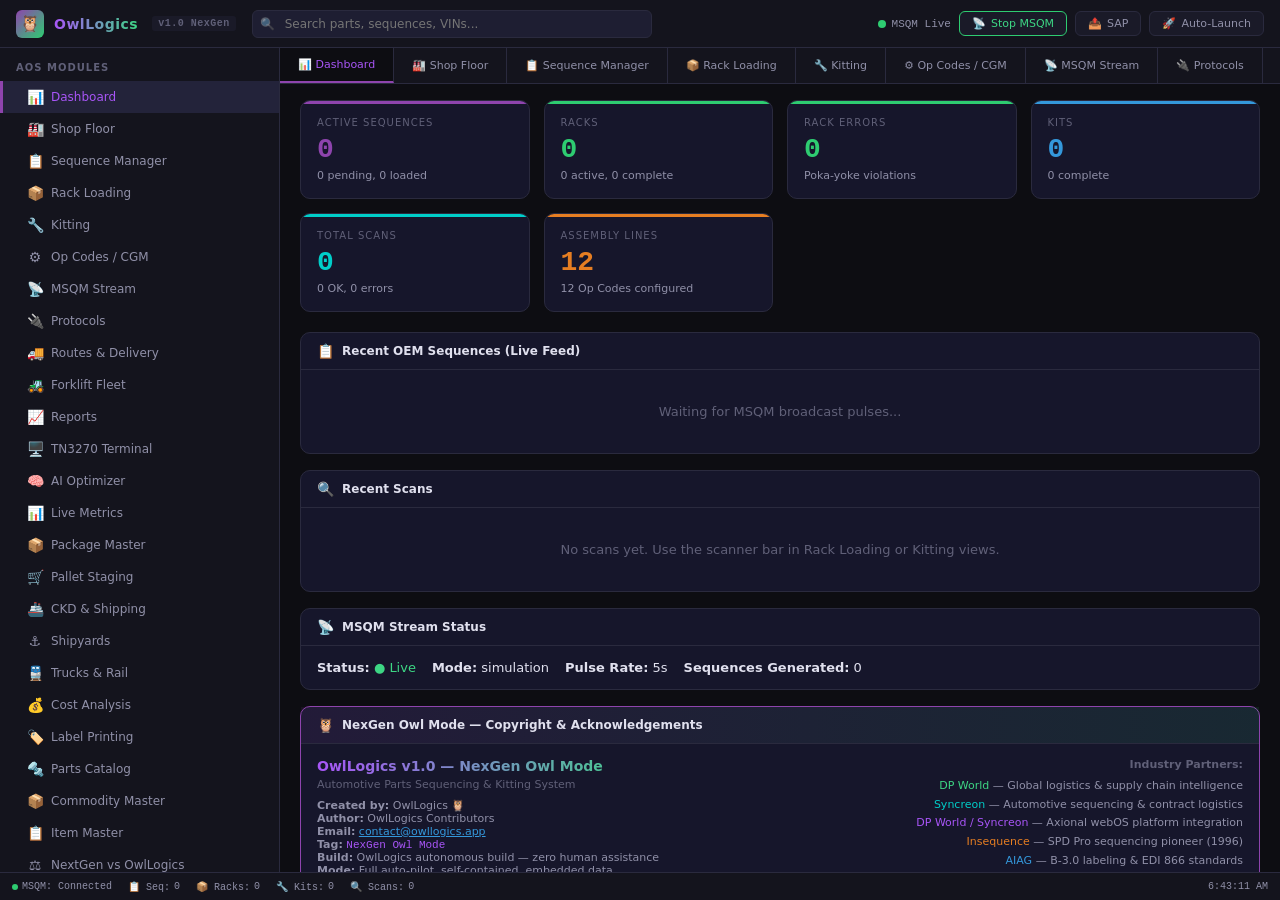
==== commit 8e62c78f: "Copyright (c) 2024 Paul Adcock <paul.dev.co@outlook.com> — All Rights Reserved - LICENSE: Copyright " ====
--- a/index.html
+++ b/index.html
@@ -17,8 +17,8 @@
   <link rel="icon" href="owllogics.ico" type="image/x-icon">
   <!--
     OwlLogics NexGen Owl Mode
-    (c) 2024 OwlLogics Contributors - All Rights Reserved - Patent Pending
-    Contact: contact@owllogics.app
+    (c) 2024 Paul Adcock - All Rights Reserved - Patent Pending
+    Contact: paul.dev.co@outlook.com
     Unauthorized reproduction, distribution, or commercial use is prohibited.
   -->
   <title>OwlLogics — NexGen Owl Mode — Automotive Parts Sequencing</title>
--- a/css/style.css
+++ b/css/style.css
@@ -1,12 +1,12 @@
 /* ============================================================
    OwlLogics NexGen Owl Mode
-   (c) 2024 OwlLogics Contributors - All Rights Reserved - Patent Pending
-   Contact: contact@owllogics.app
+   (c) 2024 Paul Adcock - All Rights Reserved - Patent Pending
+   Contact: paul.dev.co@outlook.com
    ============================================================
    OwlLogics - Automotive Parts Sequencing & Kitting Application
    Chicago AV Tech | Deep Purple #8E44AD / Emerald #2ECC71
    IDE-style layout (VS Code / Unreal Engine inspired)
-   (c) 2024 OwlLogics Contributors - Patent Pending
+   (c) 2024 Paul Adcock - Patent Pending
    ============================================================ */
 
 :root {
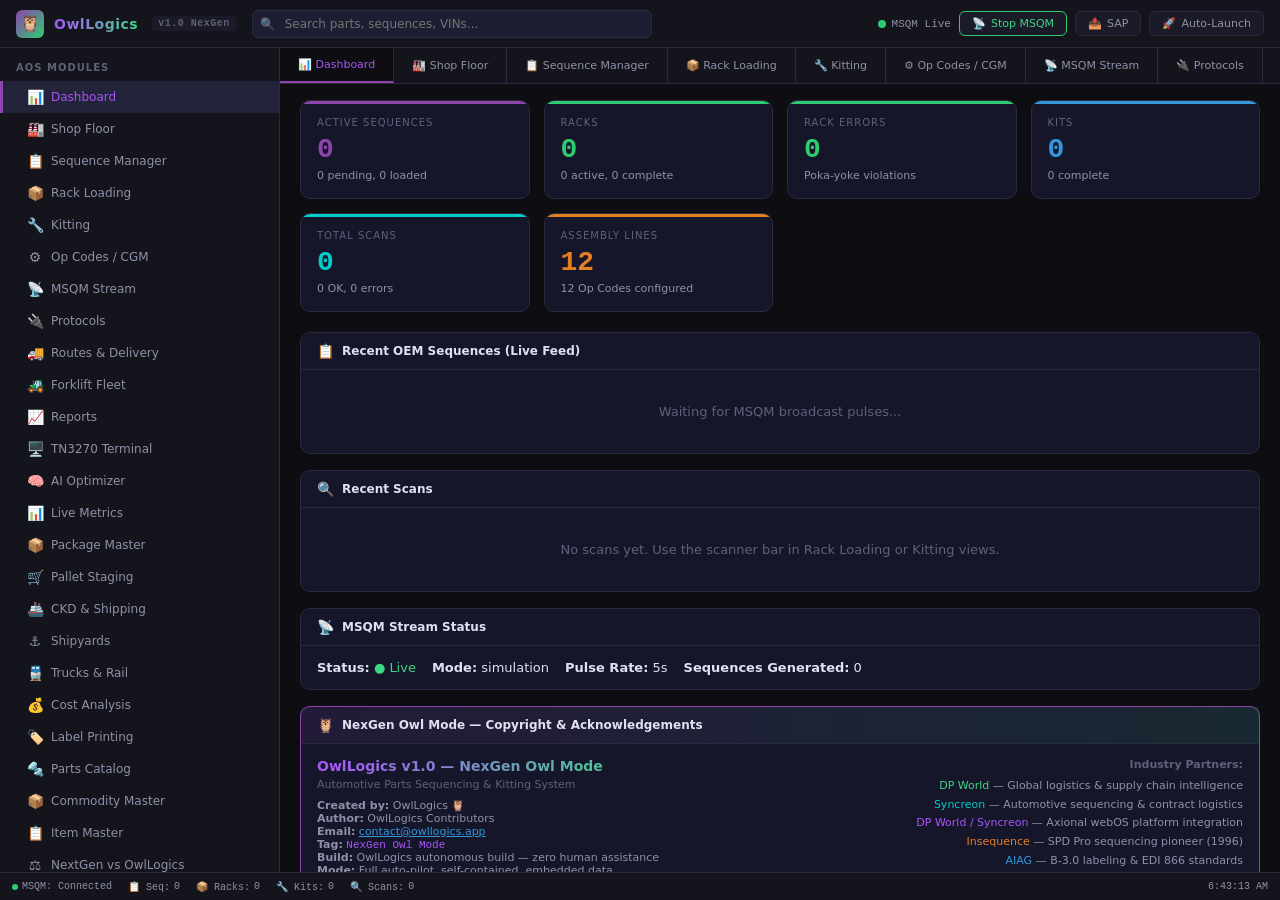
==== commit 6833bfc3: "Add Standards & Compliance module (27th view) — pro automotive features New module: js/standards.js " ====
--- a/index.html
+++ b/index.html
@@ -157,6 +157,7 @@
   <script src="js/owl-ai.js"></script>
   <script src="js/metrics.js"></script>
   <script src="js/logistics.js"></script>
+  <script src="js/standards.js"></script>
   <script>
     // ── Verbose Boot Loader ───────────────────────────────────
     const BootLoader = (function () {
@@ -238,7 +239,8 @@
               typeof SapIDoc !== 'undefined' &&
               typeof OwlAI !== 'undefined' &&
               typeof MetricsDashboard !== 'undefined' &&
-              typeof Logistics !== 'undefined') {
+              typeof Logistics !== 'undefined' &&
+              typeof Standards !== 'undefined') {
             resolve();
           } else {
             setTimeout(check, 20);
@@ -256,7 +258,7 @@
       // Step 0: Verify scripts loaded
       await BootLoader.step('📚', 'Verifying script dependencies', async function() {
         await waitForScripts();
-        return 'core.js, protocols.js, labels.js, ui.js, flvisual.js, sap-forklift.js, sap-idoc.js, owl-ai.js, metrics.js loaded';
+        return 'core.js, protocols.js, labels.js, ui.js, flvisual.js, sap-forklift.js, sap-idoc.js, owl-ai.js, metrics.js, logistics.js, standards.js loaded';
       });
 
       // Step 1: Load core data
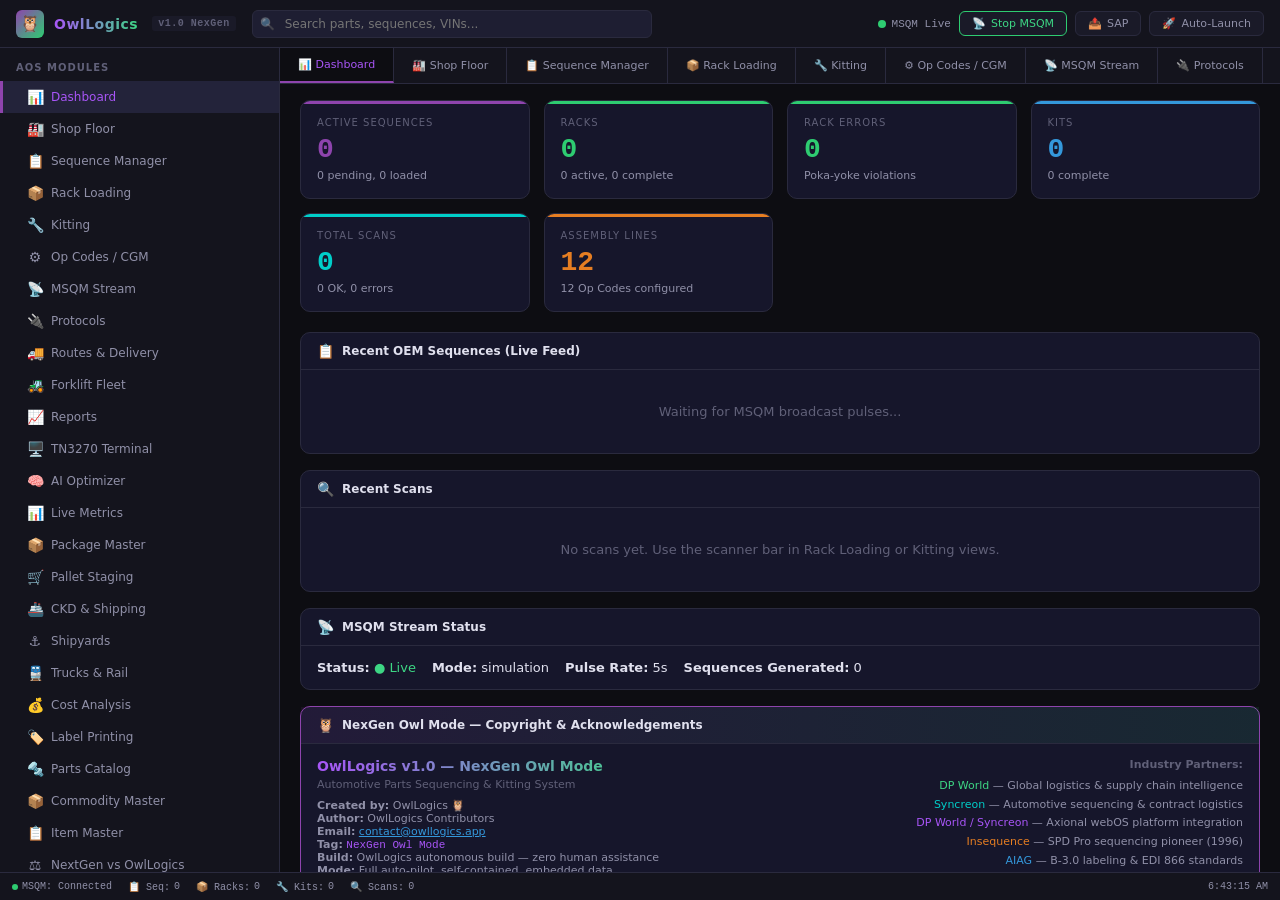
==== commit b0a44fe1: "Add Fleet Logistics module — GPS, BOL, Load Optimizer, Packaging, CKD Retrieval (28th view) New modu" ====
--- a/index.html
+++ b/index.html
@@ -158,6 +158,7 @@
   <script src="js/metrics.js"></script>
   <script src="js/logistics.js"></script>
   <script src="js/standards.js"></script>
+  <script src="js/fleet-logistics.js"></script>
   <script>
     // ── Verbose Boot Loader ───────────────────────────────────
     const BootLoader = (function () {
@@ -240,7 +241,8 @@
               typeof OwlAI !== 'undefined' &&
               typeof MetricsDashboard !== 'undefined' &&
               typeof Logistics !== 'undefined' &&
-              typeof Standards !== 'undefined') {
+              typeof Standards !== 'undefined' &&
+              typeof FleetLogistics !== 'undefined') {
             resolve();
           } else {
             setTimeout(check, 20);
@@ -258,7 +260,7 @@
       // Step 0: Verify scripts loaded
       await BootLoader.step('📚', 'Verifying script dependencies', async function() {
         await waitForScripts();
-        return 'core.js, protocols.js, labels.js, ui.js, flvisual.js, sap-forklift.js, sap-idoc.js, owl-ai.js, metrics.js, logistics.js, standards.js loaded';
+        return '13 JS modules loaded';
       });
 
       // Step 1: Load core data
@@ -280,7 +282,9 @@
       await BootLoader.step('📋', 'Initializing commodity & item masters', async function() {
         AutoSeq.initMasterData();
         Logistics.init();
-        return AutoSeq.state.commodities.length + ' commodities, ' + AutoSeq.state.items.length + ' items, ' + Logistics.getLogisticsStats().packages + ' packages';
+        FleetLogistics.initGPS();
+        FleetLogistics.initCKDRetrieval();
+        return AutoSeq.state.commodities.length + ' commodities, ' + Logistics.getLogisticsStats().packages + ' packages, ' + FleetLogistics.state.trailers.length + ' trailers';
       });
 
       // Step 4: Initialize barcode scanner
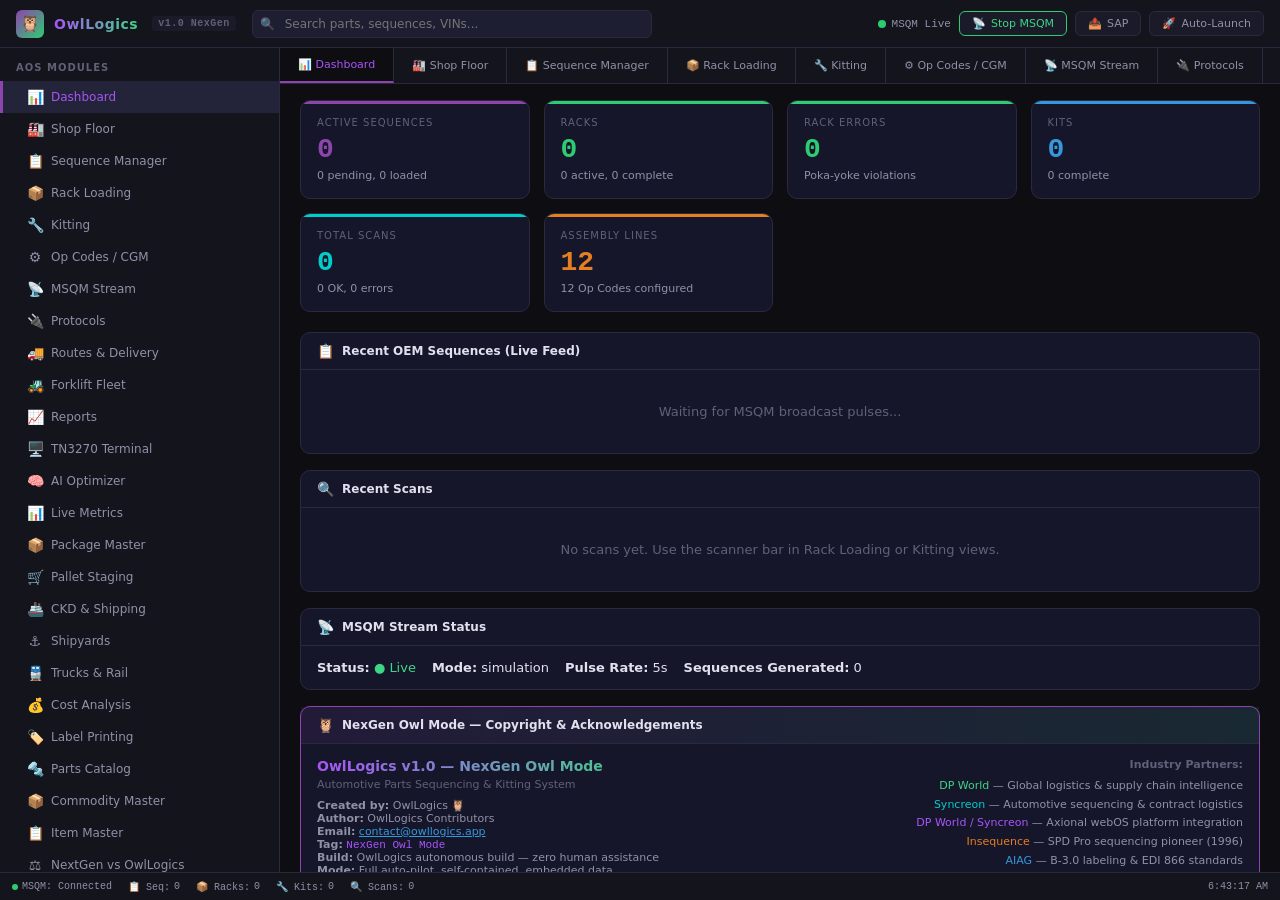
==== commit 1fc8caac: "Add YMS, Conveyor Pick-List, Blue Yonder, Trailer Mgmt, Print Server (6 new views, 33 total) New mod" ====
--- a/index.html
+++ b/index.html
@@ -159,6 +159,8 @@
   <script src="js/logistics.js"></script>
   <script src="js/standards.js"></script>
   <script src="js/fleet-logistics.js"></script>
+  <script src="js/trailer-print.js"></script>
+  <script src="js/yms.js"></script>
   <script>
     // ── Verbose Boot Loader ───────────────────────────────────
     const BootLoader = (function () {
@@ -242,7 +244,9 @@
               typeof MetricsDashboard !== 'undefined' &&
               typeof Logistics !== 'undefined' &&
               typeof Standards !== 'undefined' &&
-              typeof FleetLogistics !== 'undefined') {
+              typeof FleetLogistics !== 'undefined' &&
+              typeof TrailerPrint !== 'undefined' &&
+              typeof YMS !== 'undefined') {
             resolve();
           } else {
             setTimeout(check, 20);
@@ -260,7 +264,7 @@
       // Step 0: Verify scripts loaded
       await BootLoader.step('📚', 'Verifying script dependencies', async function() {
         await waitForScripts();
-        return '13 JS modules loaded';
+        return '15 JS modules loaded';
       });
 
       // Step 1: Load core data
@@ -284,6 +288,8 @@
         Logistics.init();
         FleetLogistics.initGPS();
         FleetLogistics.initCKDRetrieval();
+        TrailerPrint.init();
+        YMS.init();
         return AutoSeq.state.commodities.length + ' commodities, ' + Logistics.getLogisticsStats().packages + ' packages, ' + FleetLogistics.state.trailers.length + ' trailers';
       });
 
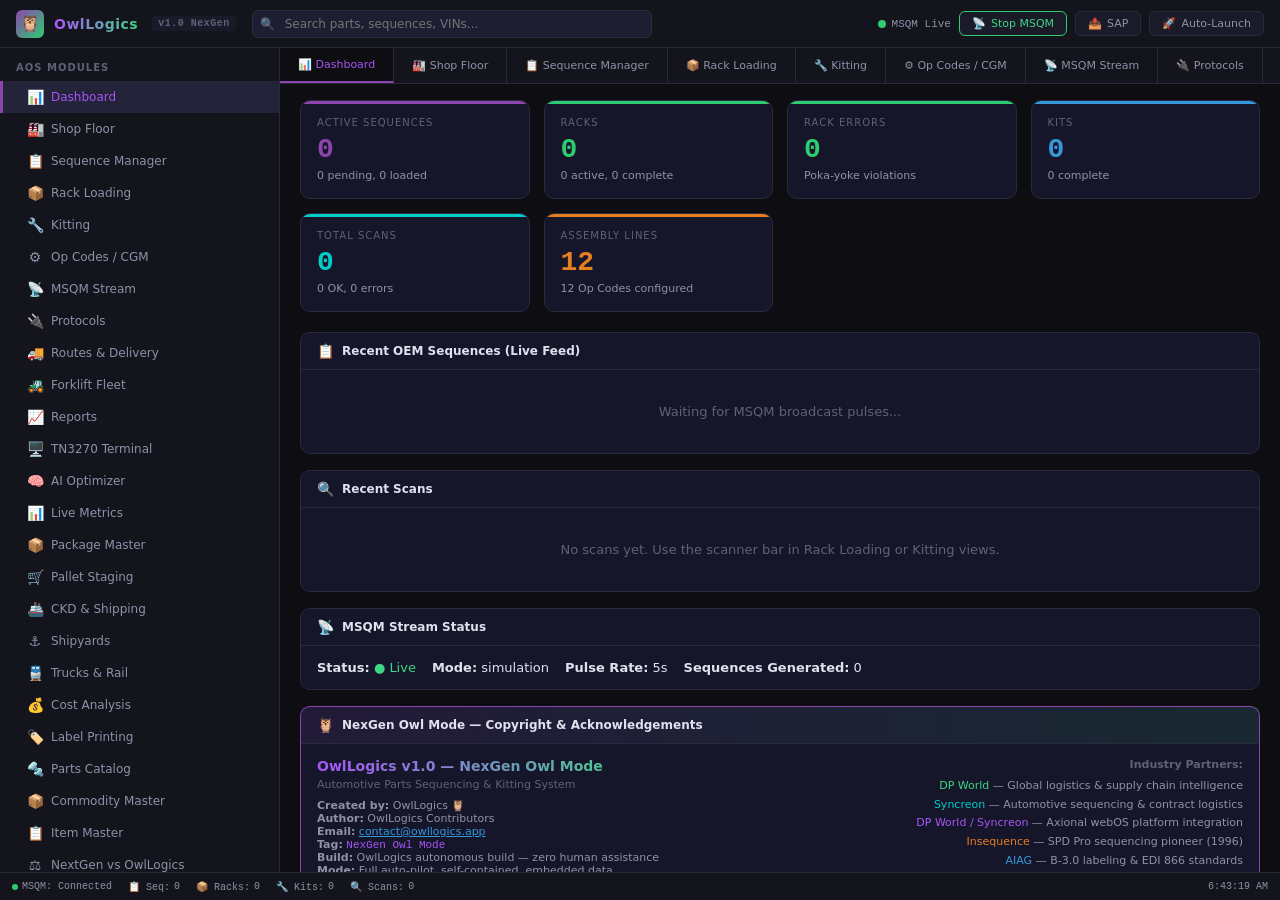
==== commit 4671d71a: "Add Carrier Shipping module — FedEx, UPS, USPS, DHL + Apple/Dell OEM (34th view) New module: js/carr" ====
--- a/index.html
+++ b/index.html
@@ -161,6 +161,7 @@
   <script src="js/fleet-logistics.js"></script>
   <script src="js/trailer-print.js"></script>
   <script src="js/yms.js"></script>
+  <script src="js/carrier-ship.js"></script>
   <script>
     // ── Verbose Boot Loader ───────────────────────────────────
     const BootLoader = (function () {
@@ -246,7 +247,8 @@
               typeof Standards !== 'undefined' &&
               typeof FleetLogistics !== 'undefined' &&
               typeof TrailerPrint !== 'undefined' &&
-              typeof YMS !== 'undefined') {
+              typeof YMS !== 'undefined' &&
+              typeof CarrierShip !== 'undefined') {
             resolve();
           } else {
             setTimeout(check, 20);
@@ -264,7 +266,7 @@
       // Step 0: Verify scripts loaded
       await BootLoader.step('📚', 'Verifying script dependencies', async function() {
         await waitForScripts();
-        return '15 JS modules loaded';
+        return '16 JS modules loaded';
       });
 
       // Step 1: Load core data
@@ -290,6 +292,7 @@
         FleetLogistics.initCKDRetrieval();
         TrailerPrint.init();
         YMS.init();
+        CarrierShip.init();
         return AutoSeq.state.commodities.length + ' commodities, ' + Logistics.getLogisticsStats().packages + ' packages, ' + FleetLogistics.state.trailers.length + ' trailers';
       });
 
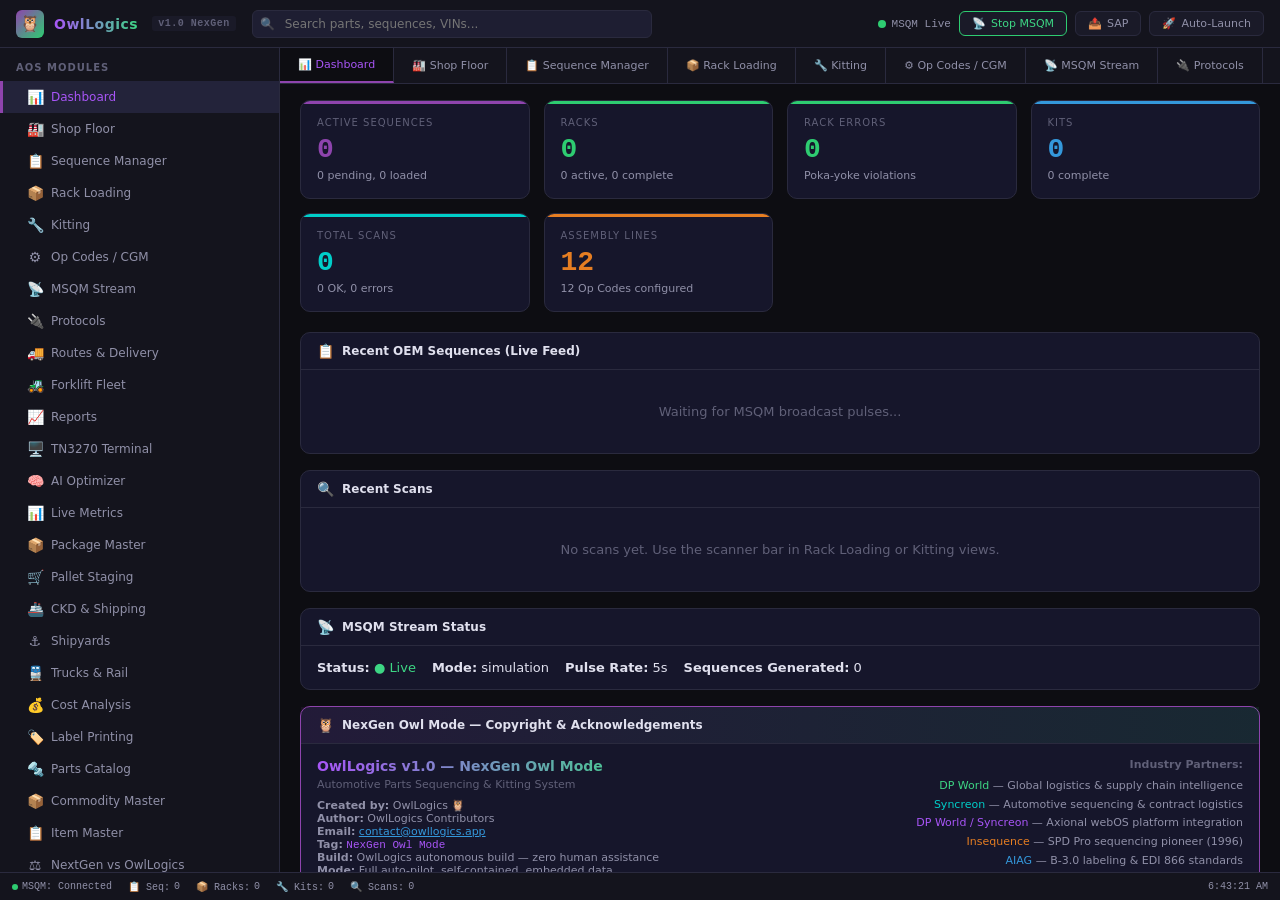
==== commit 814269f0: "Add Local AI module (17th) — runs on Ollama gemma4, zero API cost - Local Ollama integration (gemma4" ====
--- a/index.html
+++ b/index.html
@@ -162,6 +162,7 @@
   <script src="js/trailer-print.js"></script>
   <script src="js/yms.js"></script>
   <script src="js/carrier-ship.js"></script>
+  <script src="js/local-ai.js"></script>
   <script>
     // ── Verbose Boot Loader ───────────────────────────────────
     const BootLoader = (function () {
@@ -266,7 +267,7 @@
       // Step 0: Verify scripts loaded
       await BootLoader.step('📚', 'Verifying script dependencies', async function() {
         await waitForScripts();
-        return '16 JS modules loaded';
+        return '17 JS modules loaded';
       });
 
       // Step 1: Load core data
@@ -293,6 +294,7 @@
         TrailerPrint.init();
         YMS.init();
         CarrierShip.init();
+        LocalAI.init();
         return AutoSeq.state.commodities.length + ' commodities, ' + Logistics.getLogisticsStats().packages + ' packages, ' + FleetLogistics.state.trailers.length + ' trailers';
       });
 
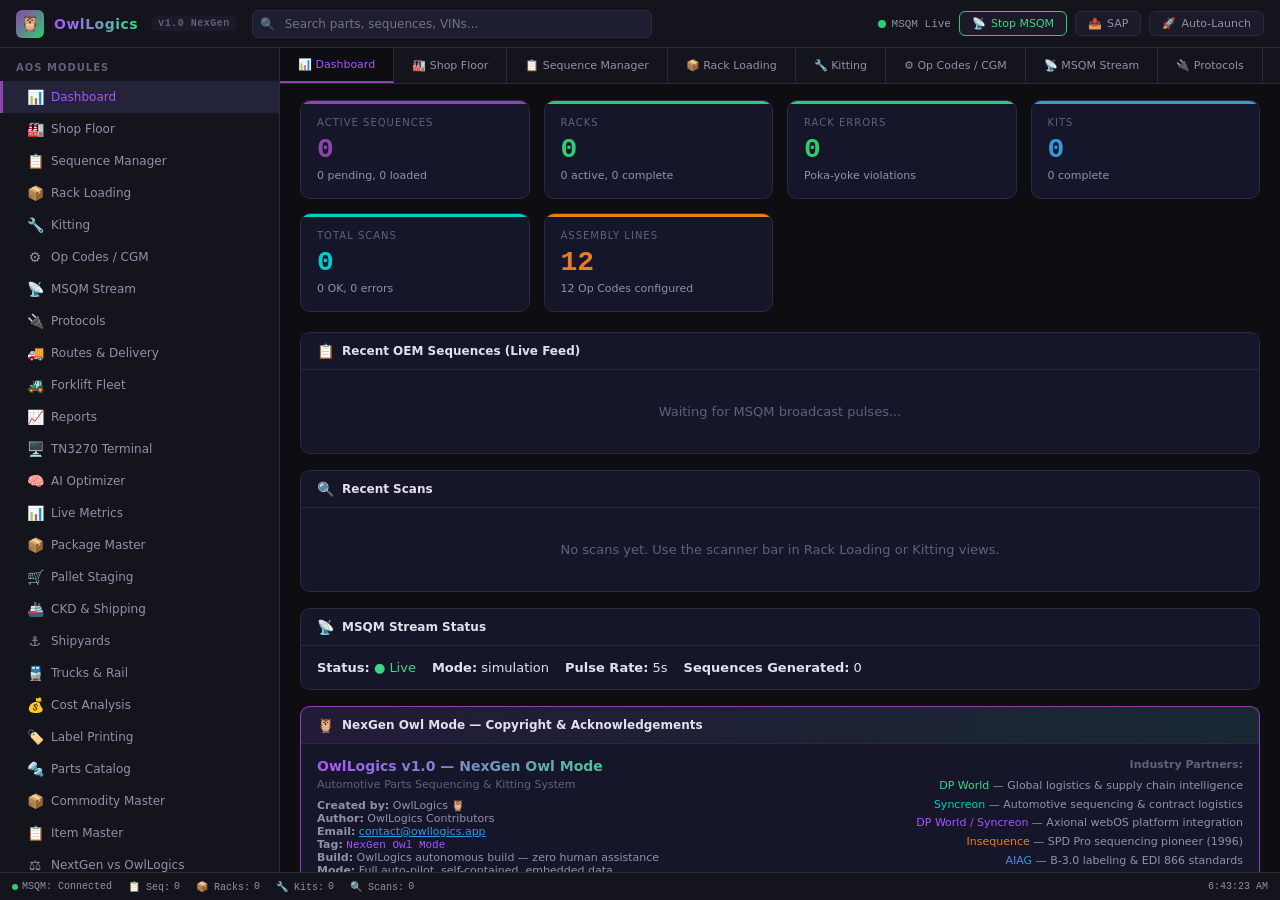
==== commit 4ca6483d: "polish: fix service worker, boot loader, README, docs — enable GitHub Pages - Service Worker: add 6 " ====
--- a/index.html
+++ b/index.html
@@ -249,7 +249,8 @@
               typeof FleetLogistics !== 'undefined' &&
               typeof TrailerPrint !== 'undefined' &&
               typeof YMS !== 'undefined' &&
-              typeof CarrierShip !== 'undefined') {
+              typeof CarrierShip !== 'undefined' &&
+              typeof LocalAI !== 'undefined') {
             resolve();
           } else {
             setTimeout(check, 20);
@@ -267,7 +268,7 @@
       // Step 0: Verify scripts loaded
       await BootLoader.step('📚', 'Verifying script dependencies', async function() {
         await waitForScripts();
-        return '17 JS modules loaded';
+        return '16 JS modules loaded';
       });
 
       // Step 1: Load core data
@@ -307,7 +308,7 @@
       // Step 5: Build UI framework
       await BootLoader.step('🎨', 'Building UI framework', async function() {
         AutoSeqUI.init();
-        return '12 views, sidebar, status bar initialized';
+        return '35 views, sidebar, status bar initialized';
       });
 
       // Step 6: Load label engine
